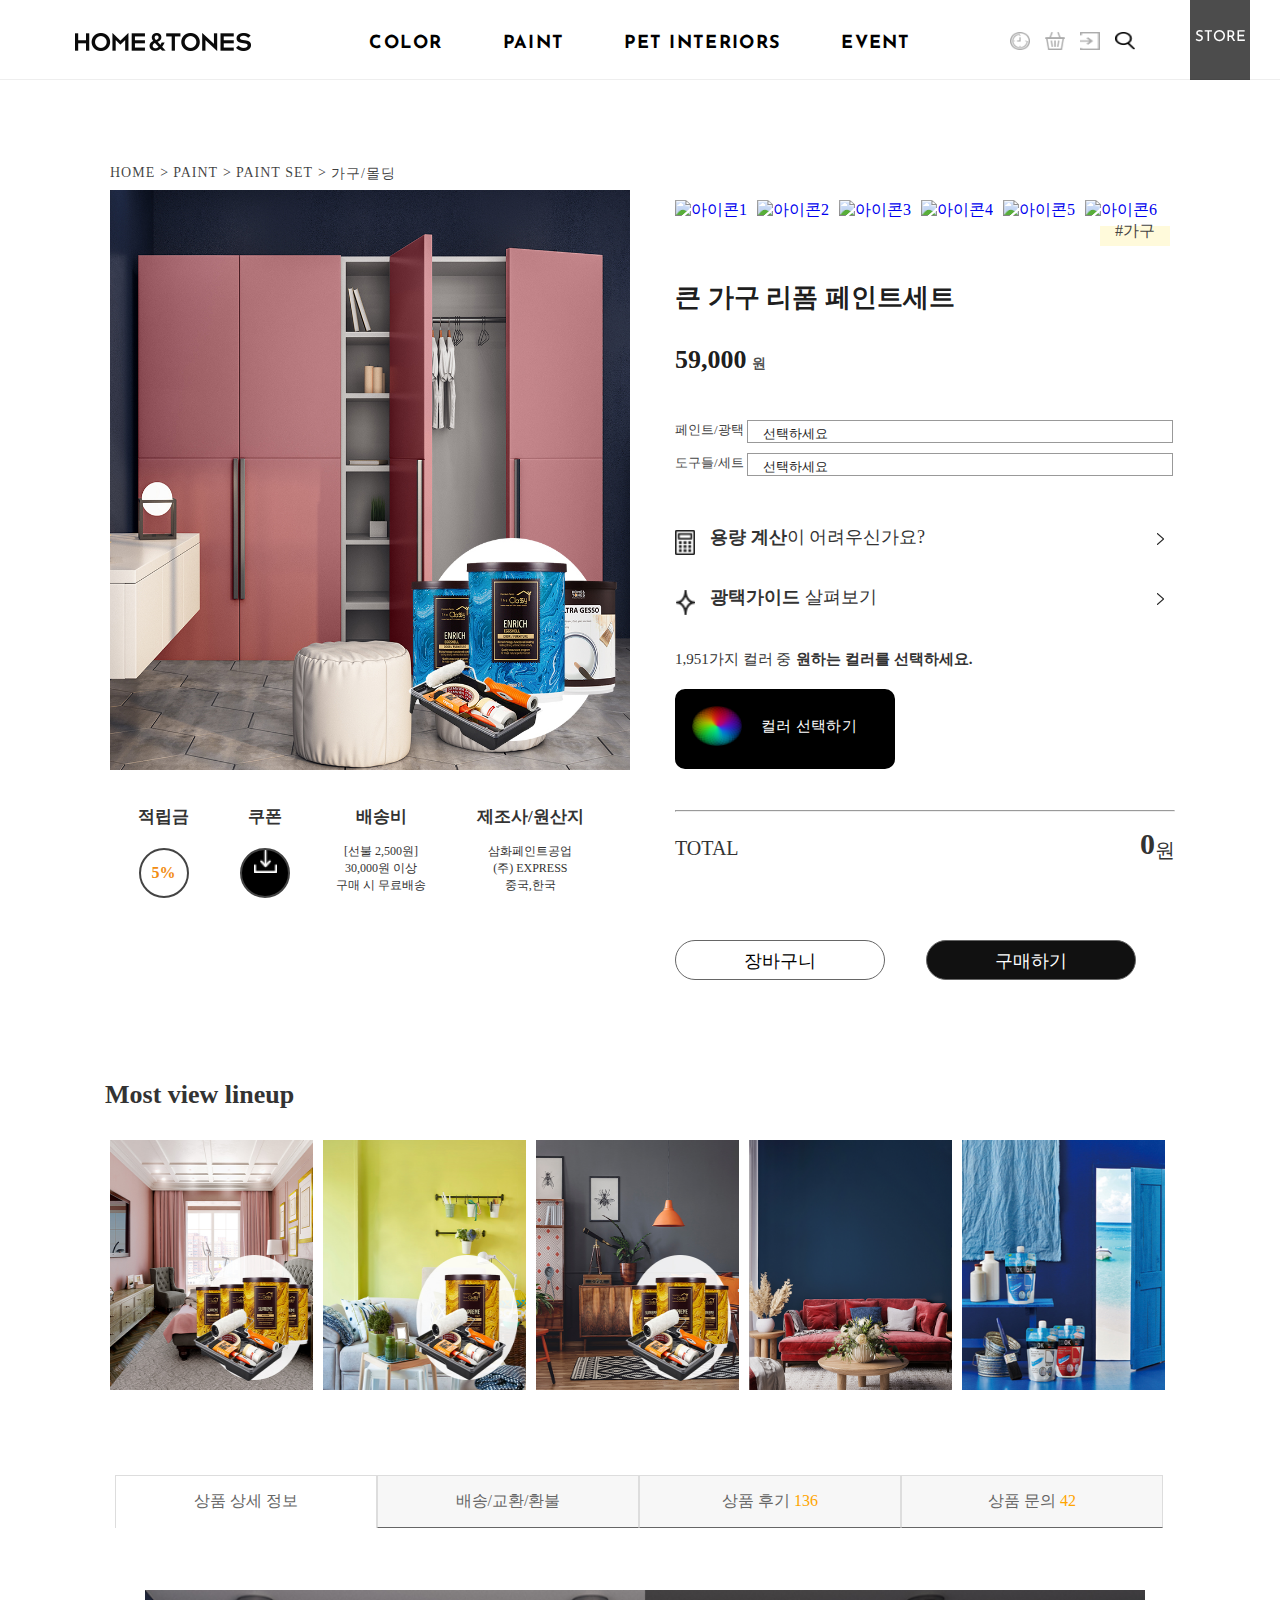
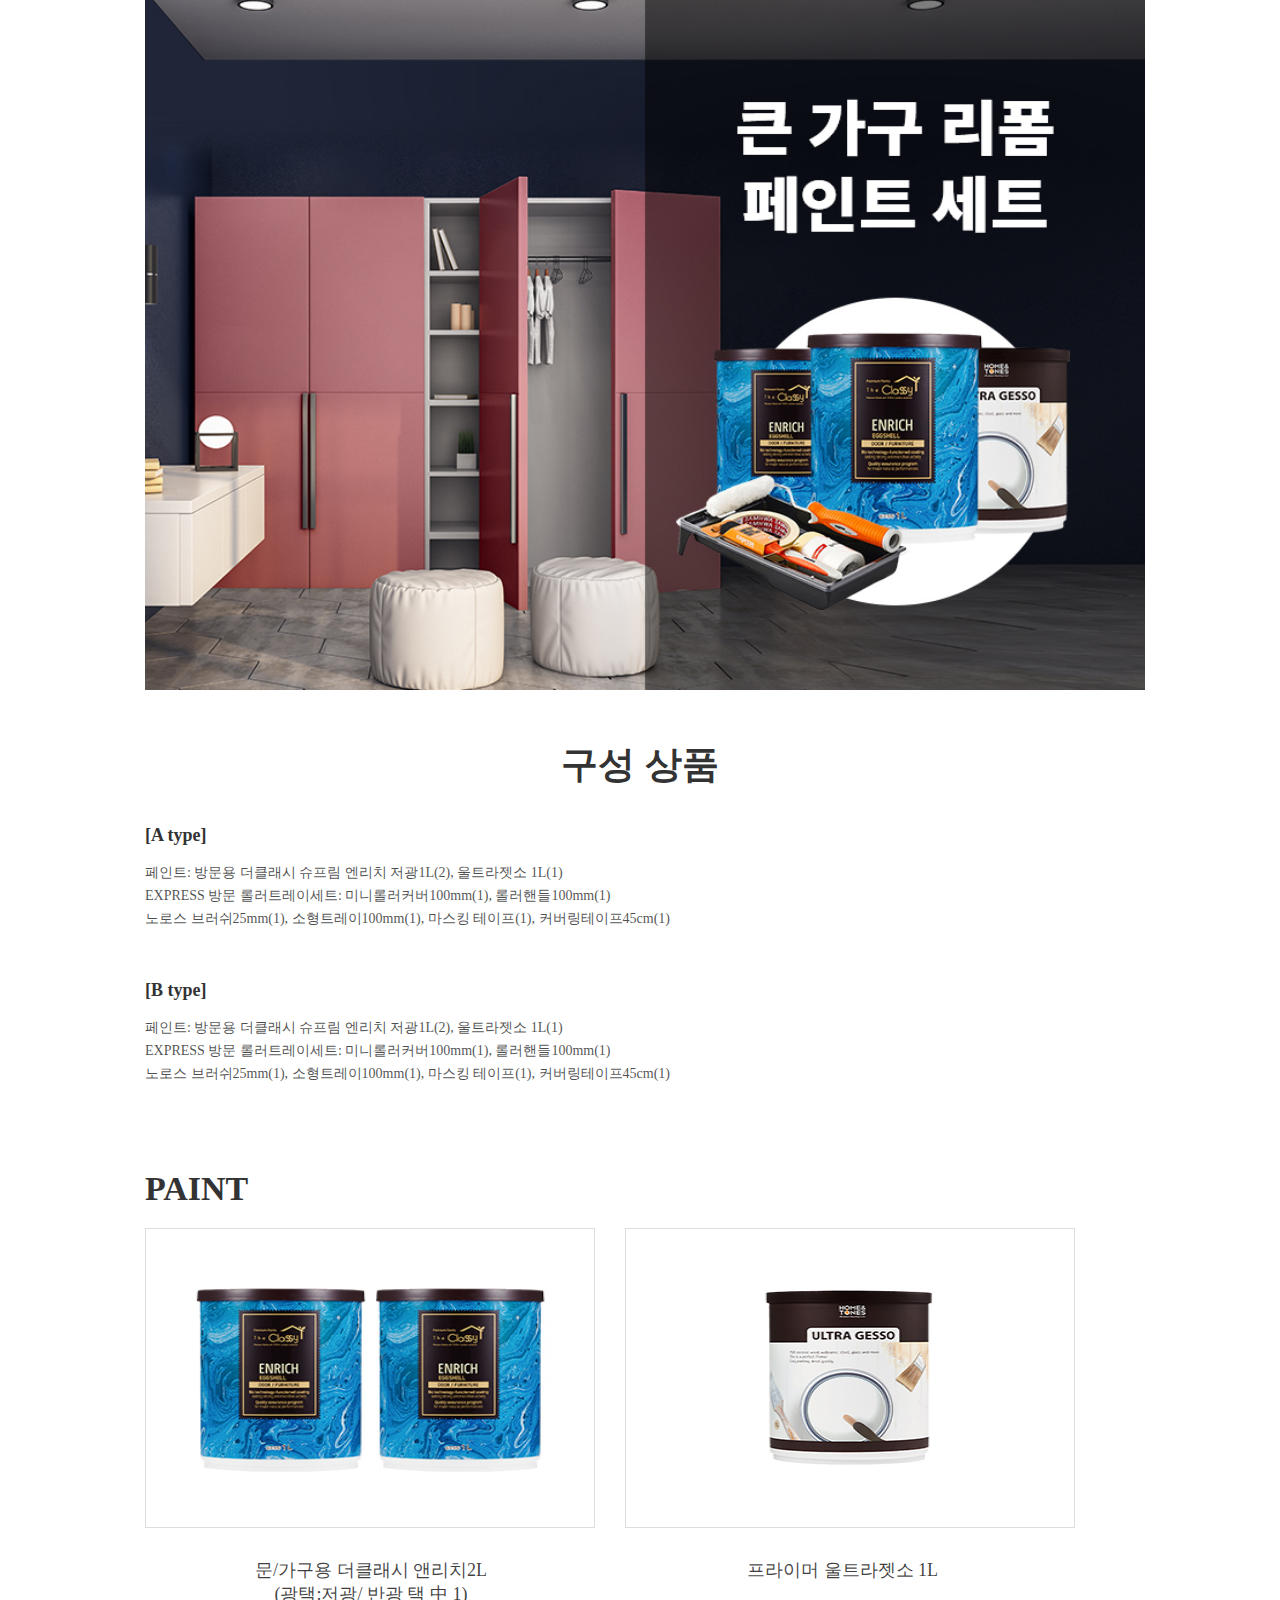
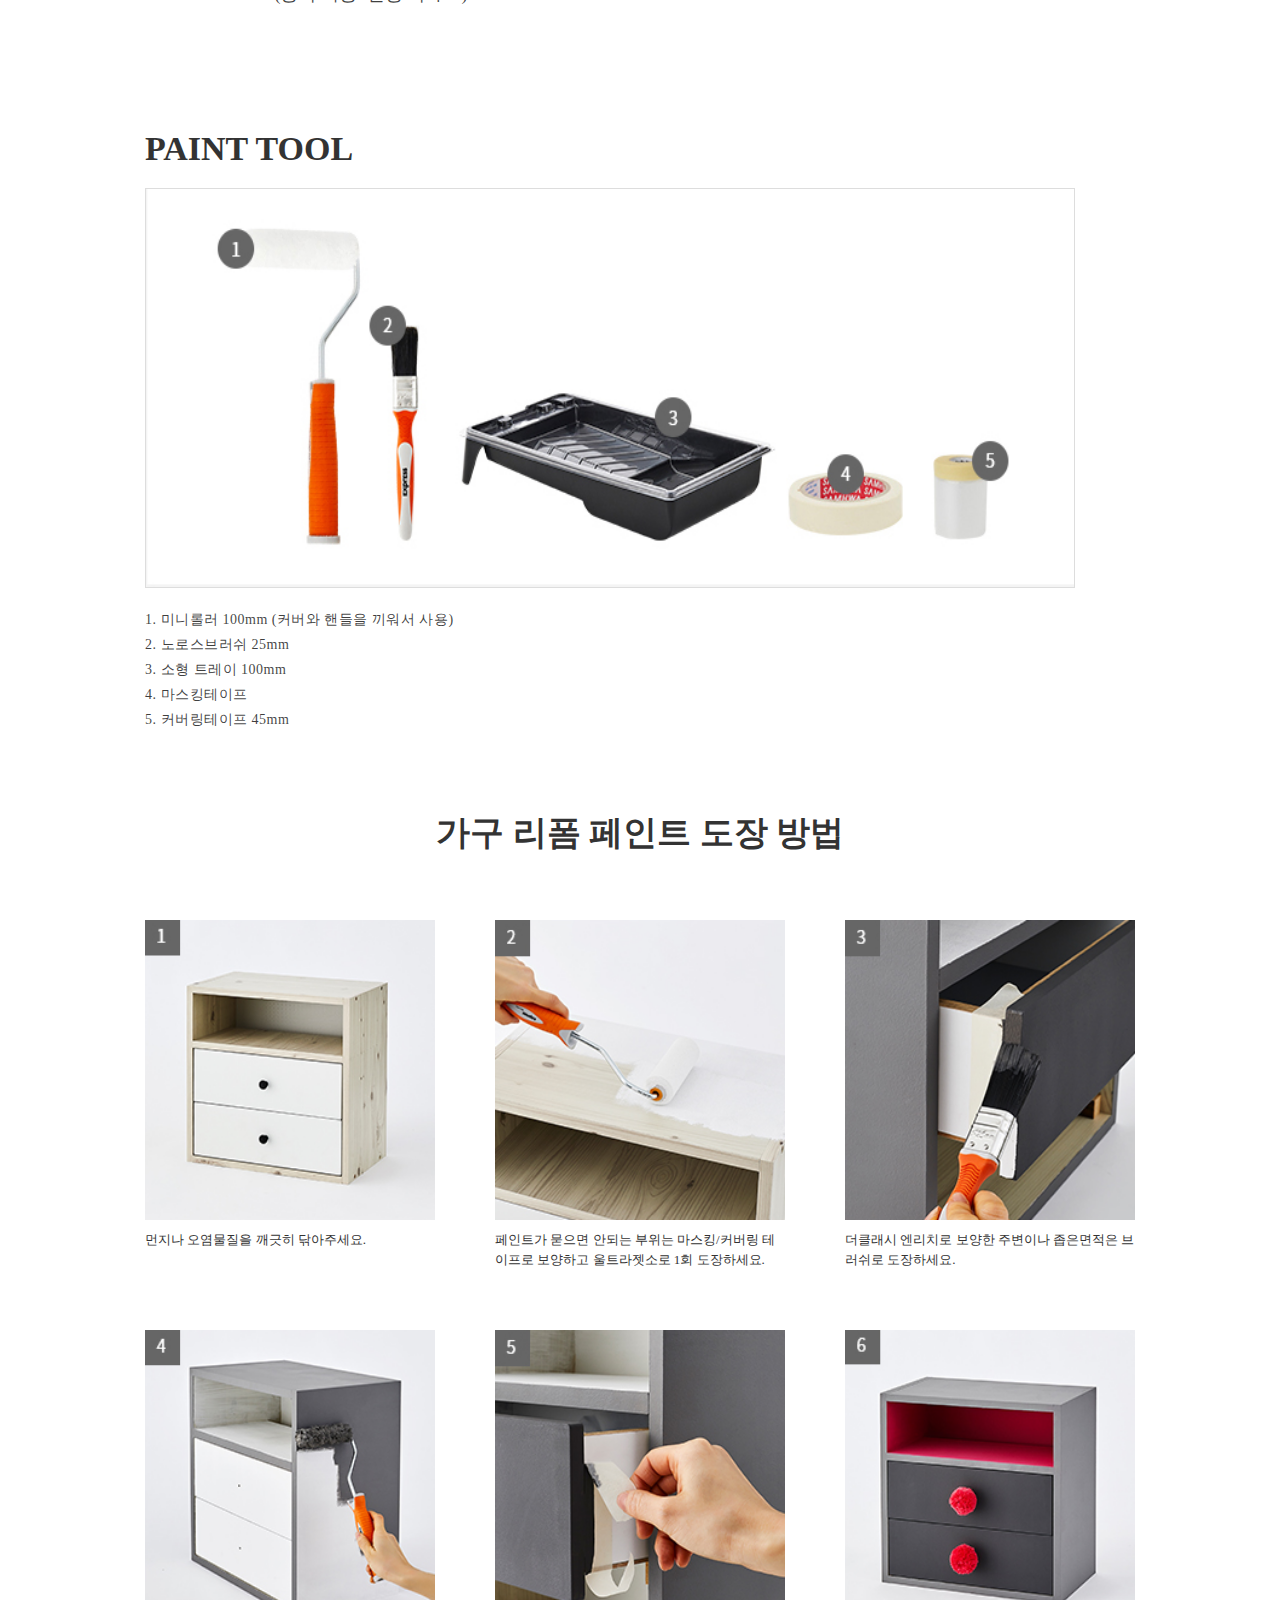
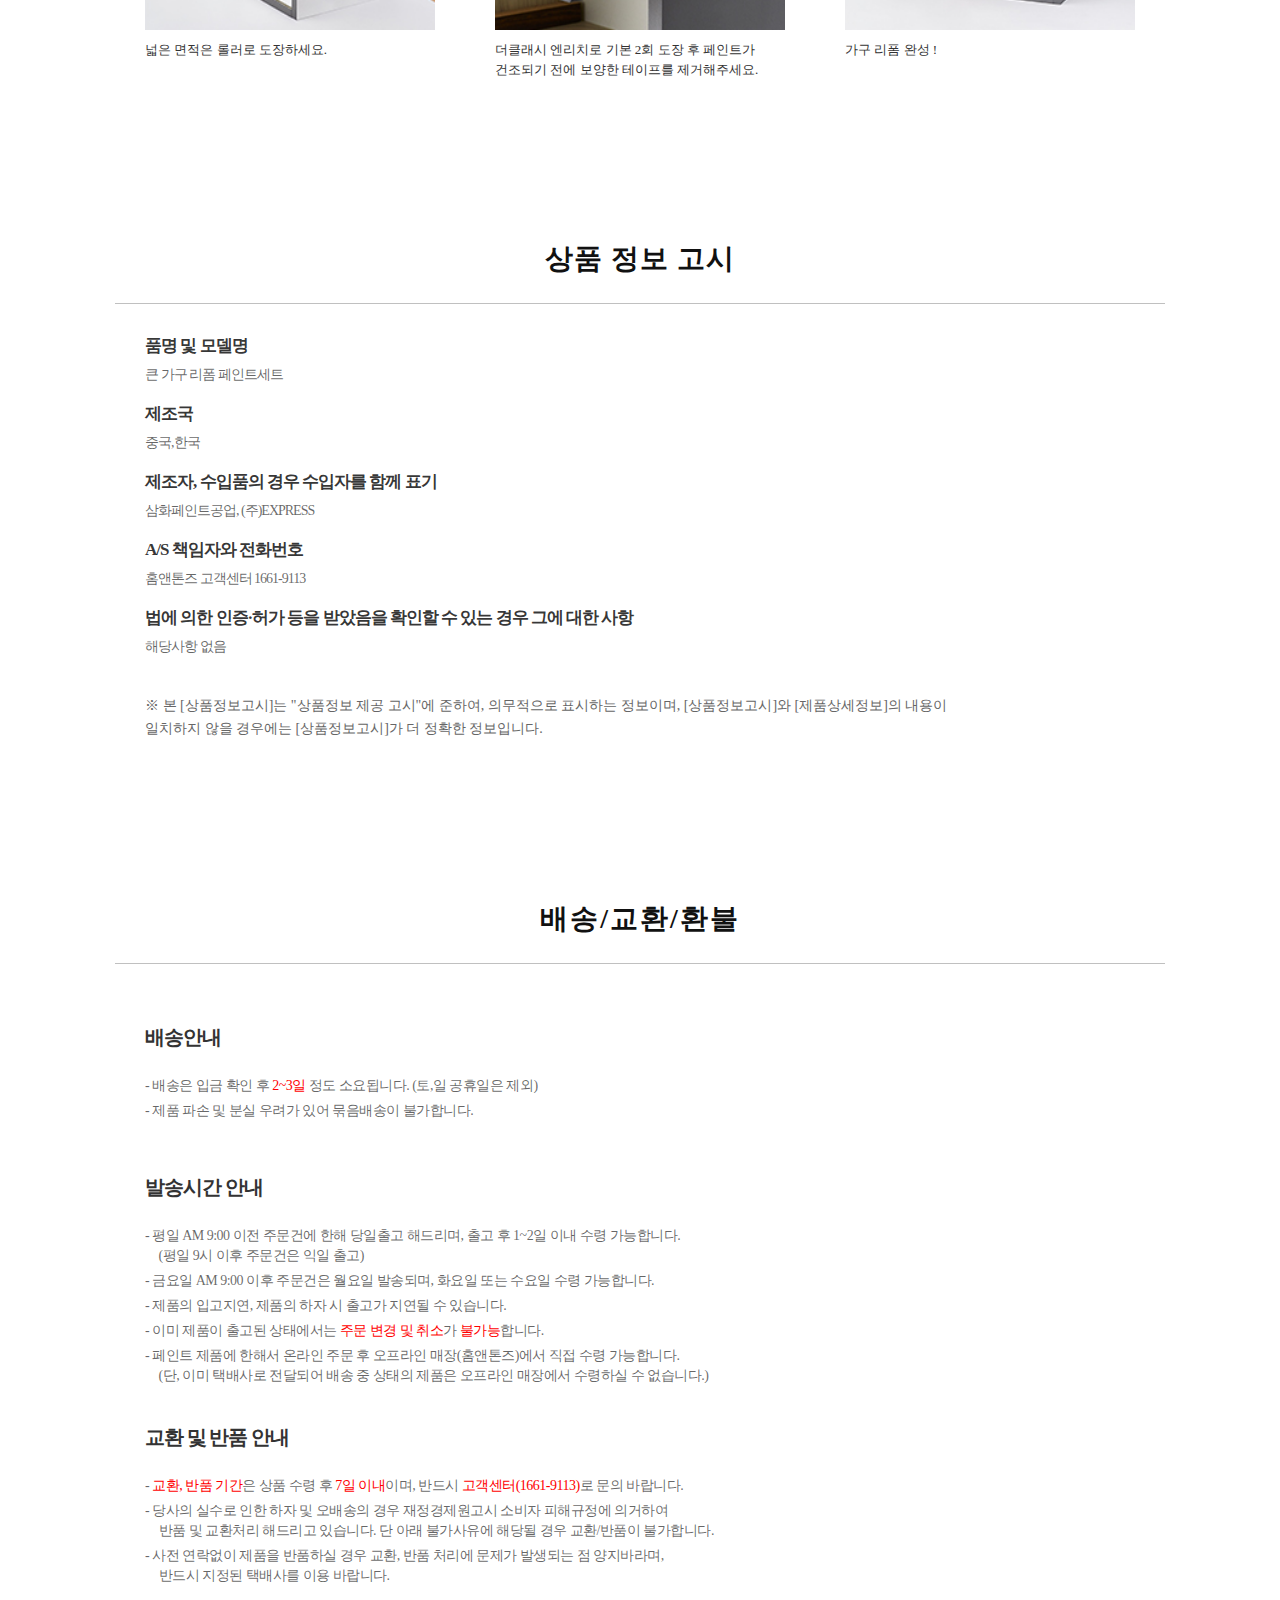
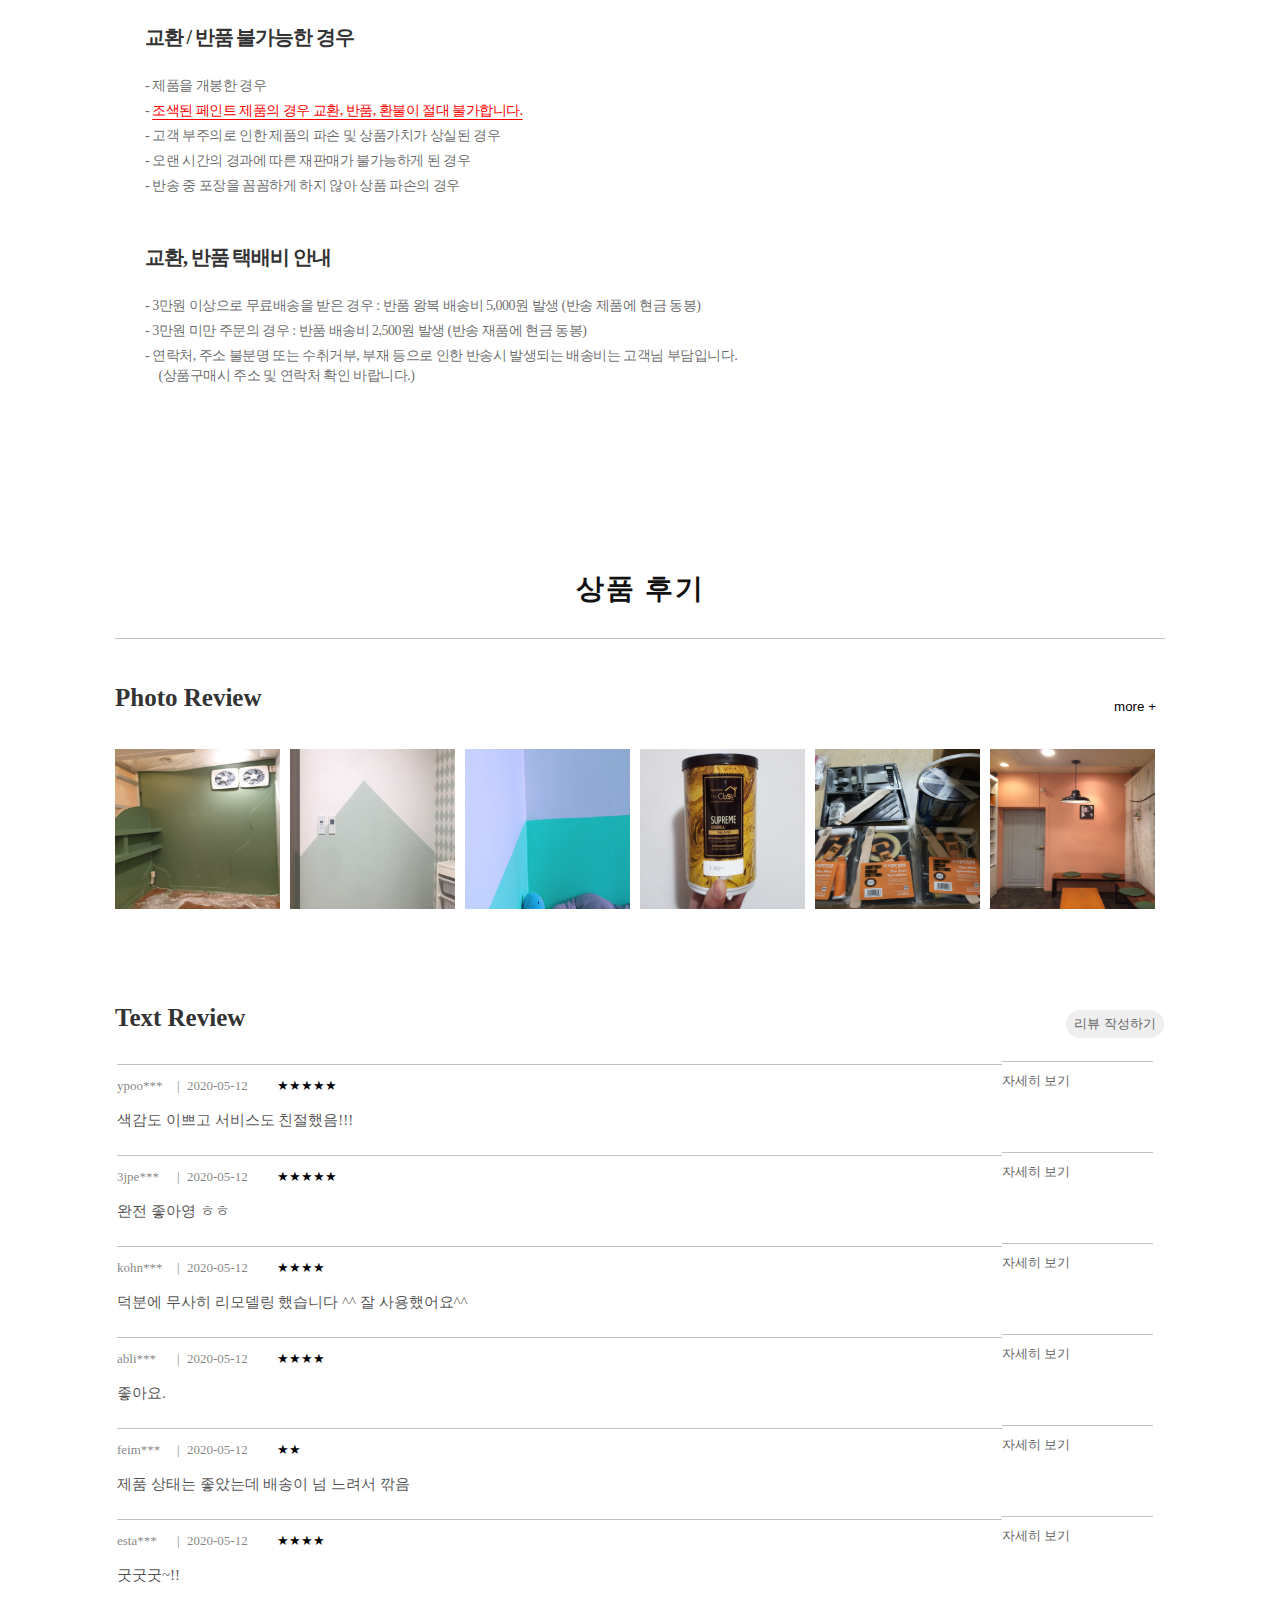
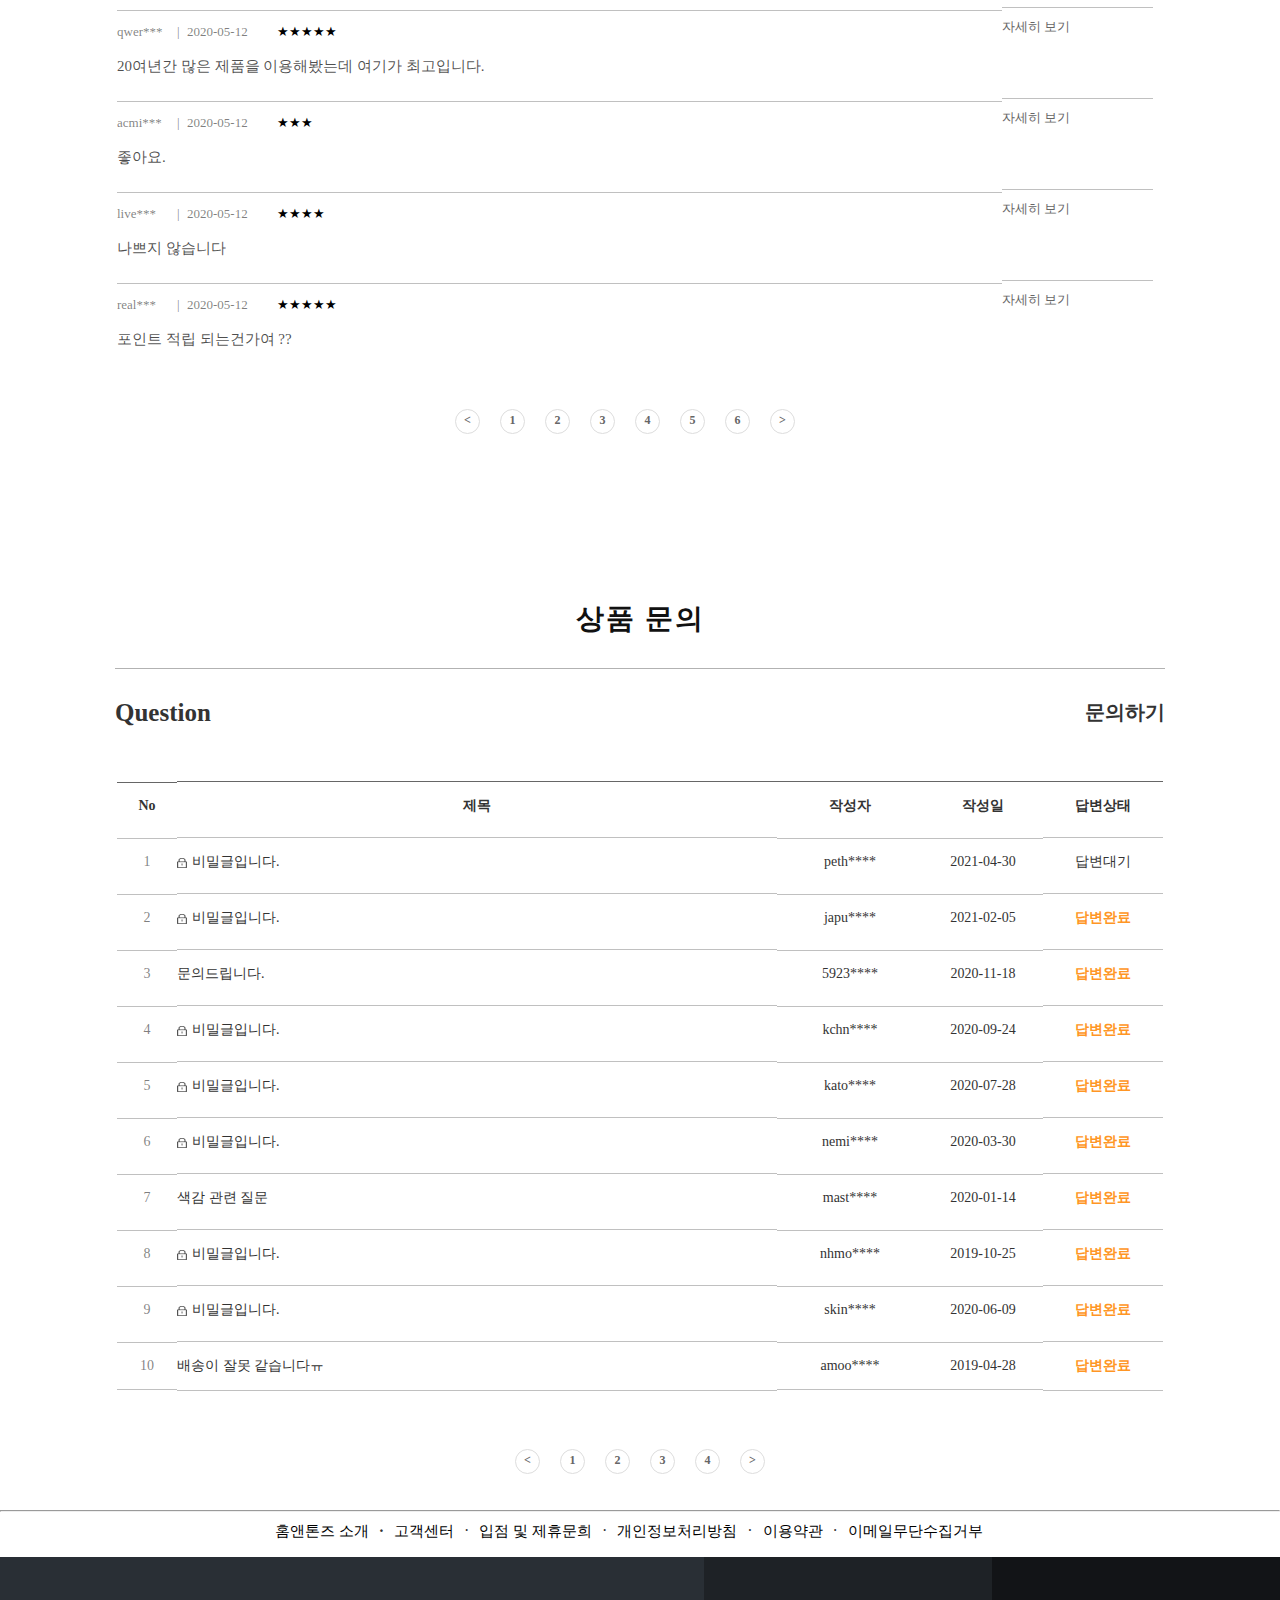
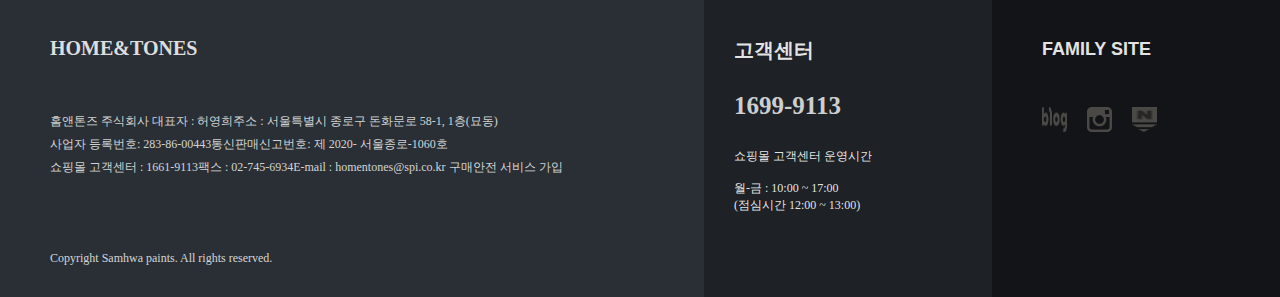
==== sub.html @ 016411d9 "all file upload" ====
<!DOCTYPE html>
  <html>
    <head>
  <title>홈앤톤즈</title>
  <meta charset="utf-8">

  <link rel="SHORTCUT ICON" href="https://homentones.com/data/base/favicon.ico" />

    <link href="https://fonts.googleapis.com/css2?family=Josefin+Sans&display=swap" rel="stylesheet"> <!-- Eng font -->
  <link href="https://fonts.googleapis.com/css2?family=Nanum+Gothic&display=swap" rel="stylesheet"> <!-- kor font2 -->
  <link rel="stylesheet" type="text/css" href="https://cdn.rawgit.com/moonspam/NanumSquare/master/nanumsquare.css"> <!-- kor font3 -->


  <link href="https://fonts.googleapis.com/css2?family=Noto+Sans+KR:wght@100;300;400;500;700;900&display=swap" rel="stylesheet"> <!-- korean font-->

    <script src="https://ajax.aspnetcdn.com/ajax/jQuery/jquery-3.6.0.min.js"></script> <!-- Jquery CDN -->


        
        <link href="css/reset.css" rel="stylesheet">
        <link href="css/sub.css" rel="stylesheet">
        <link href="css/common.css" rel="stylesheet">

<script>


        $(function(){

        $('header nav ul li ').mouseenter(function(){

          $('.colorList').stop().hide();

          $(this).find('.colorList').stop().fadeIn(250);

        }).mouseleave(function(){

          $('.colorList').stop().fadeOut(150);

        }) ;

      });


  </script>
  

</head>
<body>




  <header>

    <div id="logo">
      <a href="index.html"><img src="img/logo.png" alt="logo"></a>
    </div>

    <div id="login">
      <a href="sub.html"><img src="img/top_icon01.png" alt="나침반"></a>
      <a href="sub.html"><img src="img/top_icon03.png" alt="장바구니"></a>
      <a href="sub.html"><img src="img/top_icon04.png" alt="나가기"></a>
      <a href="sub.html"><img src="img/topSearch_icon.png" alt="돋보기"></a>
      <a href="sub.html"><span>STORE</span></a>

    </div>

    <nav>
      <ul>
        <li><a href="sub.html" target="_self">COLOR</a>
          <ul class="colorList">
            

            <div class="colorListBot">

              <dl>
                <dt><a href="sub.html">컬러 추천</a></dt>
              </dl>

              <dl>
                <dt><a href="sub.html">컬러 검색</a></dt>
                <dd><a href="sub.html">컬러차트</a></dd>
                <dd><a href="sub.html">펫 러브 컬러차트</a></dd>
                <dd><a href="sub.html">NCS 리뷰</a></dd>
              </dl>

              <dl>
                <dt><a href="sub.html">컬러 리뷰</a></dt>
              </dl>

            </div>
            
          </ul>
        </li>

        <li><a href="sub.html" target="_self">PAINT</a>
          <ul class="colorList">
           

            <div class="colorListBot">
              <dl>
                <dt><a href="sub.html">용도별 페인트</a></dt>
                <dd><a href="sub.html">벽지/벽면용</a></dd>
                <dd><a href="sub.html">방문/가구용</a></dd>
                <dd><a href="sub.html">원목가구용</a></dd>
                <dd><a href="sub.html">주방/욕실 타일용</a></dd>
                <dd><a href="sub.html">데크 기능성페인트</a></dd>
                <dd><a href="sub.html">프리미어 바니쉬</a></dd>
              </dl>

              <dl>
                <dt><a href="sub.html">페인트 도구</a></dt>
                <dd><a href="sub.html">브러쉬/롤러</a></dd>
                <dd><a href="sub.html">기능성 도구</a></dd>
                <dd><a href="sub.html">부자재</a></dd>
                <dd><a href="sub.html">도구 세트</a></dd>
                <dd><a href="sub.html">컬러북</a></dd>
              </dl>

              <dl>
                <dt><a href="sub.html">페인트 세트</a></dt>
                <dd><a href="sub.html">벽지</a></dd>
                <dd><a href="sub.html">가구/몰딩</a></dd>
                <dd><a href="sub.html">방문/욕실문</a></dd>
                <dd><a href="sub.html">현관문</a></dd>
                <dd><a href="sub.html">베란다(테라스)</a></dd>
                <dd><a href="sub.html">주방/욕실 타일</a></dd>
                <dd><a href="sub.html">자석/칠판 기능성</a></dd>
              </dl>


            </div>
          </ul>
        </li>

        <li><a href="sub.html" target="_self">PET INTERIORS</a>
          <ul class="colorList">
          

            <div class="colorListBot">  
              <dl>
                <dt><a href="sub.html">페인트</a></dt>
                <dd><a href="sub.html">페인트 세트</a></dd>
              </dl>
              <dl>
                <dt><a href="sub.html">펫 컬러 도구</a></dt>
                </dl>
                <dl>
                  <dt><a href="sub.html">반려동물 맞춤상담</a></dt>
                  </dl>
                </div>
              </ul>
            </li>

            <li><a href="sub.html" target="_self">EVENT</a>
              <ul class="colorList">
               

                <div class="colorListBot">
                  <dl>
                    <dt><a href="sub.html">프로모션</a></dt>
                    <dd><a href="sub.html">이벤트</a></dd>
                    <dd><a href="sub.html">당첨자 발표</a></dd>
                  </dl>

                  <dl>
                    <dt><a href="sub.html">이 달의 혜택</a></dt>
                  </dl>

                  <dl>
                    <dt><a href="sub.html">매거진</a></dt>
                    <dd><a href="sub.html">페인트 노하우</a></dd>
                    <dd><a href="sub.html">컬러 노하우</a></dd>
                  </dl>
                </div>

              </ul>
            </li>

            <!-- 상세 nav end -->


          </ul>


        </nav>




      </header>

        <div id="sub">

          <div id="topmenu">
            <ul>
              <li><a href="#">HOME</a></li>
              <li>></li>
              <li><a href="#">PAINT</a></li>
              <li>></li>
              <li><a href="#">PAINT SET</a></li>
              <li>></li>
              <li><a href="#">가구/몰딩</a></li>
              </ul>
            </div>


          <div id="sub_contents">

        <div id="product">
          
          <div id="topbox">
            <img src="img/sub/sub_main.jpg" alt="서브이미지1">
              </div>

              

          <div id="bottombox">
            <nav>
              <ul>
                <li><h4>적립금</h4><span class="boxspan1">5%</span>
                <li><h4>쿠폰</h4><span class="boxspan2"><img src="img/sub/icon_white.png" alt="서브이미지2"></span></li>
                <li><h4>배송비</h4><h5>[선불 2,500원]<br>
                  30,000원 이상<br>
                구매 시 무료배송</li>
                <li><h4>제조사/원산지</h4><h5>삼화페인트공업<br>
                  (주) EXPRESS<br>
                중국,한국</h5></li>
              </ul>
            </nav>
            </div>
            
            </div>
        


        <div id="context">
          
          <div class="topicon">
            <a href="#"><img src="https://homentones.com/assets/img/common/icon_share.png" alt="아이콘1"></a>
            <a href="#"><img src="https://homentones.com/assets/img/common/icon_heart.png" alt="아이콘2"></a>
            <a href="#"><img src="https://homentones.com/assets/img/common/icon_blog.png" alt="아이콘3"></a>
            <a href="#"><img src="https://homentones.com/assets/img/common/icon_facebook.png" alt="아이콘4"></a>
            <a href="#"><img src="https://homentones.com/assets/img/common/icon_kakao.png" alt="아이콘5"></a>
            <a href="#"><img src="https://homentones.com/assets/img/common/icon_twitter.png" alt="아이콘6"></a>

            <span class="text">#가구</span>

          </div>
          
          <div class="text">
          <h3>큰 가구 리폼 페인트세트</h3>
          <h3>59,000<span class="span1">원</span></h3>
           </div>



          <div class="select">
            <nav>
            <ul>
              <div id="top">
            <li>페인트/광택
              <select name="site" id="site">
              <option value>선택하세요</option>
              <option value>울트라젯소 1L+더클래시 엔리치 2L(저광)</option>
              <option value>울트라젯소 1L+더클래시 엔리치 2L(반광) (+4,000)</option>

            </select>
          </li>
        </div>
          <div id="last">
            <li>도구들/세트
              <select name="site" id="site">
              <option value>선택하세요</option>
              <option value>롤러트레이 세트</option>
            </select>
            </li>
          </div>
          </ul>
          </nav>
            

          </div>
          
          <div class="detail_link">
            <div class="box1">
            <img src="img/sub/calculator_icon.png" alt="계산기"><span class="link_span1">용량 계산</span><span class="link_span2">이 어려우신가요?</span>
            <div class="arrow">
            <img src="img/sub/right_arrow_small_black.png" alt="화살표아이콘"></div>
          </div>
          <div class="box2">
            <img src="img/sub/light_icon.png" alt="다이아"><span class="link_span1">광택가이드</span><span class="link_span2">살펴보기</span>
            <div class="arrow">
            <img src="img/sub/right_arrow_small_black.png" alt="화살표아이콘"></div>
          </div>

          </div>
          

          <div class="color">
            <span class="color1">1,951가지 컬러 중 </span><span class="color2">원하는 컬러를 선택하세요.</span>
            <br>
            <span class="color3"><a href="#">
              <span class="color4"><img src="img/sub/rgb.png" alt="서브이미지2"></span>
              <span class="color5">컬러 선택하기</span>
            </a>
            </span>
         
            

          </div>

          <div class="total">
            <hr>
            <p>TOTAL</p>
            <h1>0<span class="total1">원</span></h1>

          </div>
          <div class="context_button">
            <input type="submit" name="button1" value="장바구니" onClick="location.href='#'">
            <input type="submit" name="button2" value="구매하기" onClick="location.href='#'">
          </div>


        </div>
      </div>

          <div class="production">
            <h1>Most view lineup</h1>
             
              <div class="production_img">
                <img src="img/sub/prod_1.jpg" alt="pimg1">
                <div class="textbox"><a href="#">
                <h6>안방 벽지 페인팅세트</h6>
                <p>77,000 원</p>
              </a>
                </div>
                </div>

                <div class="production_img">
                <img src="img/sub/prod_2.jpg" alt="pimg2">
                <div class="textbox"><a href="#">
                <h6>작은방 벽지 페인팅세트</h6>
                <p>55,000 원</p>
              </a>
                </div>
              </div>

                <div class="production_img">
                <img src="img/sub/prod_3.jpg" alt="pimg3">
                <div class="textbox"><a href="#">
                <h6>서재 벽지 페인팅세트</h6>
                <p>58,000 원</p>
              </a>
                </div>
              </div>

                <div class="production_img">
                <img src="img/sub/prod_4.jpg" alt="pimg4">
                <div class="textbox"><a href="#">
                <h6>엔틱 브러쉬</h6>
                <p>22,000 원</p>
              </a>
                </div>
              </div>

                <div class="production_img">
                <img src="img/sub/prod_5.jpg" alt="pimg5">
                <div class="textbox"><a href="#">
                <h6>홈스타 파스텔</h6>
                <p>8,000 원</p>
              </a>
              </div>
            
              </div> 


              </div> 

              </div>

            </div>




<!-- div sub-->

  </div>



  <!-- 탭 영역-->



    <div id="info">

      <div id="tap">
      <nav>
      <ul>
        <li><a href="#">상품 상세 정보</a></li>
        <li><a href="#">배송/교환/환불</a></li>
        <li><a href="#">상품 후기 <span class="color">136</span></a></li>
        <li><a href="#">상품 문의 <span class="color">42</span></a></li>
      </ul>
    </nav>
    
    </div>

      <div id="detail">
        <div class="first_d">

        <img src="img/sub/sub1.png" alt="페인트세트">
        <h1>구성 상품</h1>
        <h4>[A type]</h4>
        <span class="dspan1">페인트: 방문용 더클래시 슈프림
          엔리치 저광1L(2), 울트라젯소 1L(1)<br>
        EXPRESS 방문 롤러트레이세트: 미니롤러커버100mm(1),
        롤러핸들100mm(1)<br>
      노로스 브러쉬25mm(1), 소형트레이100mm(1), 마스킹 테이프(1), 커버링테이프45cm(1)<br></span>

      <h4>[B type]</h4>
       <span class="dspan1">페인트: 방문용 더클래시 슈프림
          엔리치 저광1L(2), 울트라젯소 1L(1)<br>
        EXPRESS 방문 롤러트레이세트: 미니롤러커버100mm(1),
        롤러핸들100mm(1)<br>
      노로스 브러쉬25mm(1), 소형트레이100mm(1), 마스킹 테이프(1), 커버링테이프45cm(1)<br></span>
    </div>

    <div class="second_d">

      
        <div class="first_img">
          <h3>PAINT</h3>

      <img src="img/sub/sub2.png" alt="paint1">

      <img src="img/sub/sub3.png" alt="paint2">
       <p>문/가구용 더클래시 앤리치2L<br>
      (광택:저광/ 반광 택 中 1)</p>
      <p>프라이머 울트라젯소 1L</p>
            </div> 

          </div>



     <div class="second_c">

    
        <div class="second_img">
          <h3>PAINT TOOL</h3>
      <img src="img/sub/sub4.png" alt="paint3"></div>
      <nav>
        <ul>
          <li>1. 미니롤러 100mm (커버와 핸들을 끼워서 사용)</li>
          <li>2. 노로스브러쉬 25mm</li>
          <li>3. 소형 트레이 100mm</li>
          <li>4. 마스킹테이프</li>
          <li>5. 커버링테이프 45mm</li>
        </ul>
      </nav>


       
      
      </div> <!--second_d-->

      <div class="third_d">


        <h1>가구 리폼 페인트 도장 방법</h1>




        <div class="box">
          <img src="img/sub/third_1.png" alt="0201">
          <div class="textbox">
            <p>먼지나 오염물질을 깨긋히 닦아주세요.</p>  
          </div>


   
        </div>

        <div class="box">
          <img src="img/sub/third_2.png" alt="0202">
          <div class="textbox">
           <p>페인트가 묻으면 안되는 부위는
            마스킹/커버링 테이프로
            보양하고 울트라젯소로 1회 
          도장하세요.</p>
        </div>




             
        </div>

        <div class="box">
          <img src="img/sub/third_3.png" alt="0203">
          <div class="textbox">
            <p>더클래시 엔리치로 보양한 주변이나
              좁은면적은 브러쉬로 도장하세요.
                </p>
              </div>
                

         
        </div>

        <div class="box">
       <img src="img/sub/third_4.png" alt="0204">
       <div class="textbox">
            <p>넓은 면적은 롤러로 도장하세요.</p>
          </div>
        

        </div>

        <div class="box">
          <img src="img/sub/third_5.png" alt="0205">
          <div class="textbox">
           <p>더클래시 엔리치로 기본 2회 도장 후
            페인트가 <br>건조되기 전에 보양한
          테이프를 제거해주세요.</p>
        </div>

        
        </div>

        <div class="box">
         <img src="img/sub/third_6.png" alt="0206">
         <div class="textbox">
            <p>가구 리폼 완성 !</p>
        </div>

      </div>

    </div> <!--thrid_d-->

    <div class="last_d">
      <h1>상품 정보 고시</h1>
      
      <nav>
        <ul>
          <li>품명 및 모델명<br>
            <span class="gray">큰 가구 리폼 페인트세트</span>
          </li>
          <li>제조국<br>
            <span class="gray">중국,한국</span>
          </li>
          <li>제조자, 수입품의 경우 수입자를 함께 표기<br>
            <span class="gray">삼화페인트공업, (주)EXPRESS</span>
          </li>
          <li>A/S 책임자와 전화번호<br>
            <span class="gray">홈앤톤즈 고객센터 1661-9113</span>
          </li>
          <li>법에 의한 인증·허가 등을 받았음을 확인할 수 있는 경우 그에 대한 사항<br>
            <span class="gray">해당사항 없음</span>
          </li>
        </ul>
      </nav>

      <p>※ 본 [상품정보고시]는 "상품정보 제공 고시"에 준하여, 의무적으로 표시하는 정보이며, [상품정보고시]와 [제품상세정보]의 내용이<br>
          일치하지 않을 경우에는 [상품정보고시]가 더 정확한 정보입니다.</p>

    </div> 

  </div>  <!-- detail/div -->


  </div>  <!-- info /div -->



   <div id="info2">

    <div id="detail2">
      <div class="top">
        <h1>배송/교환/환불</h1>
       
 
      </div>
      <div class="box1">

            <h2>배송안내</h2>

            <p>- 배송은 입금 확인 후 <span class="red">2~3일</span> 정도 소요됩니다. (토,일 공휴일은 제외)</p>
      
            <p>- 제품 파손 및 분실 우려가 있어 묶음배송이 불가합니다.</p>



  

      </div>
      <div class="box2">


          <h2>발송시간 안내</h2>

            <p>- 평일 AM 9:00 이전 주문건에 한해 당일출고 해드리며, 출고 후 1~2일 이내 수령 가능합니다.<br>
            　(평일 9시 이후 주문건은 익일 출고)</p>

            <p>- 금요일 AM 9:00 이후 주문건은 월요일 발송되며, 화요일 또는 수요일 수령 가능합니다.</p>
 
            <p>- 제품의 입고지연, 제품의 하자 시 출고가 지연될 수 있습니다.</p>
  
            <p>- 이미 제품이 출고된 상태에서는 <span class="red">주문 변경 및 취소</span>가 <span class="red">불가능</span>합니다.</p>

            <p>- 페인트 제품에 한해서 온라인 주문 후 오프라인 매장(홈앤톤즈)에서 직접 수령 가능합니다.<br>
            　(단, 이미 택배사로 전달되어 배송 중 상태의 제품은 오프라인 매장에서 수령하실 수 없습니다.)</p>

        
      </div>
      <div class="box3">

         <h2>교환 및 반품 안내</h2>

            <p>- <span class="red">교환, 반품 기간</span>은 상품 수령 후 <span class="red">7일 이내</span>이며, 반드시 <span class="red">고객센터(1661-9113)</span>로 문의 바랍니다.</p>
      
            <p>- 당사의 실수로 인한 하자 및 오배송의 경우 재정경제원고시 소비자 피해규정에 의거하여<br>
            　반품 및 교환처리 해드리고 있습니다. 단 아래 불가사유에 해당될 경우 교환/반품이 불가합니다.</p>

            <p>- 사전 연락없이 제품을 반품하실 경우 교환, 반품 처리에 문제가 발생되는 점 양지바라며,<br>
            　반드시 지정된 택배사를 이용 바랍니다.</p>

   

   
      </div>
      <div class="box4">

        <h2>교환 / 반품 불가능한 경우</h2>

            <p>- 제품을 개봉한 경우</p>
            <p>- <span class="red_line">조색된 페인트 제품의 경우 교환, 반품, 환불이 절대 불가합니다.</span></p>
                <p>- 고객 부주의로 인한 제품의 파손 및 상품가치가 상실된 경우</p>
                <p>- 오랜 시간의 경과에 따른 재판매가 불가능하게 된 경우</p>
                <p>- 반송 중 포장을 꼼꼼하게 하지 않아 상품 파손의 경우</p>

      </div>
      <div class="box5">

        <h2>교환, 반품 택배비 안내</h2>

            <p>- 3만원 이상으로 무료배송을 받은 경우 : 반품 왕복 배송비 5,000원 발생 (반송 제품에 현금 동봉)</p>
            <p>- 3만원 미만 주문의 경우 : 반품 배송비 2,500원 발생 (반송 재품에 현금 동봉)</p>
            <p>- 연락처, 주소 불분명 또는 수취거부, 부재 등으로 인한 반송시 발생되는 배송비는 고객님 부담입니다.<br>　(상품구매시 주소 및 연락처 확인 바랍니다.)</p>
    

      </div>

    

    </div> <!--detail2/div-->

   </div> <!-- info2 /div -->





      <div id="info3">

    <div id="detail3">

      <div class="top">
        <h1>상품 후기</h1>
      </div>

      <div id="photo_review">
        <h4>Photo Review</h4>
        <button>more +</button>

        <nav>
            <ul>
                <li><a href="#"><img src="img/sub/review1.png" alt="포토1"></a></li>
                <li><a href="#"><img src="img/sub/review2.png" alt="포토2"></a></li>
                 <li><a href="#"><img src="img/sub/review3.png" alt="포토3"></a></li>
                  <li><a href="#"><img src="img/sub/review4.png" alt="포토4"></a></li>
                   <li><a href="#"><img src="img/sub/review5.png" alt="포토5"></a></li>
                    <li><a href="#"><img src="img/sub/review6.png" alt="포토6"></a></li>
                     

                 </ul>
             </nav>
         </div> <!--Photo_review-->

         <div id="text_review">
            <h4>Text Review</h4>
            <button><a href="#">리뷰 작성하기</a></button>

            <div class="review_table">
                
                <table>
                   
                    <tr>
                    <td>ypoo***</td>
                    <td>|</td>
                    <td>2020-05-12</td>
                    <td><span class="star">★★★★★</span></td>
                    <td><a href="#">자세히 보기</a></td>
                </tr> 
                    <tr>
                       <th>색감도 이쁘고 서비스도 친절했음!!!</th>
                    </tr>
                <tr>
                    <td>3jpe***</td>
                    <td>|</td>
                    <td>2020-05-12</td>
                    <td><span class="star">★★★★★</span></td>
                    <td><a href="#">자세히 보기</a></td>
                </tr>
                <tr>
                        <th>완전 좋아영 ㅎㅎ</th>
                    </tr>
                   <tr>
                    <td>kohn***</td>
                    <td>|</td>
                    <td>2020-05-12</td>
                    <td><span class="star">★★★★</span></td>
                    <td><a href="#">자세히 보기</a></td>
                </tr>
                <tr>
                        <th>덕분에 무사히 리모델링 했습니다 ^^ 잘 사용했어요^^</th>
                    </tr>
                <tr>
                    <td>abli***</td>
                    <td>|</td>
                    <td>2020-05-12</td>
                    <td><span class="star">★★★★</span></td>
                    <td><a href="#">자세히 보기</a></td>
                </tr>
                <tr>
                        <th>좋아요.</th>
                    </tr>
                <tr>
                    <td>feim***</td>
                    <td>|</td>
                    <td>2020-05-12</td>
                    <td><span class="star">★★</span></td>
                    <td><a href="#">자세히 보기</a></td>
                </tr>
                <tr>
                        <th>제품 상태는 좋았는데 배송이 넘 느려서 깎음</th>
                    
                    </tr>

                    <tr>
                    <td>esta***</td>
                    <td>|</td>
                    <td>2020-05-12</td>
                    <td><span class="star">★★★★</span></td>
                    <td><a href="#">자세히 보기</a></td>
                </tr>
                <tr>
                        <th>굿굿굿~!!</th>
                    
                    </tr>

                    <tr>
                    <td>qwer***</td>
                    <td>|</td>
                    <td>2020-05-12</td>
                    <td><span class="star">★★★★★</span></td>
                    <td><a href="#">자세히 보기</a></td>
                </tr>
                <tr>
                        <th>20여년간 많은 제품을 이용해봤는데 여기가 최고입니다.</th>
                    
                    </tr>

                    <tr>
                    <td>acmi***</td>
                    <td>|</td>
                    <td>2020-05-12</td>
                    <td><span class="star">★★★</span></td>
                    <td><a href="#">자세히 보기</a></td>
                </tr>
                <tr>
                        <th>좋아요.</th>
                    
                    </tr>

                    <tr>
                    <td>live***</td>
                    <td>|</td>
                    <td>2020-05-12</td>
                    <td><span class="star">★★★★</span></td>
                    <td><a href="#">자세히 보기</a></td>
                </tr>
                <tr>
                        <th>나쁘지 않습니다</th>
                    
                    </tr>

                    <tr>
                    <td>real***</td>
                    <td>|</td>
                    <td>2020-05-12</td>
                    <td><span class="star">★★★★★</span></td>
                    <td><a href="#">자세히 보기</a></td>
                </tr>
                <tr>
                        <th>포인트 적립 되는건가여 ??</th>
                    
                    </tr>

                </table>


            </div>
        </div>

        <div id="page">

            <div class="page_skip">
                <a href="#"><span class="number1"><</span></a>
            </div>
            <div class="page_skip">
                <a href="#"><span class="number2">1</span></a>
            </div>
                <div class="page_skip">
                <a href="#"><span class="number3">2</span></a>
            </div>
            <div class="page_skip">
                <a href="#"><span class="number4">3</span></a>
                </div>
                <div class="page_skip">
                <a href="#"><span class="number5">4</span></a>

            </div>
            <div class="page_skip">
                <a href="#"><span class="number6">5</span></a>
            </div>
            <div class="page_skip">
                <a href="#"><span class="number7">6</span></a>
            </div>
            <div class="page_skip">
               <a href="#"> <span class="number8">></span></a>
            </div>

        </div>



    </div> <!--detail3/div-->

  </div> <!-- info3 /div -->

     <div id="info4">

    <div id="detail4">

        <div class="top">
            <h1>상품 문의</h1>
        </div>

        <div id="qa">
            <h6>Question</h6>
            <h5><a href="#">문의하기</a></h5>

        </div>

        <div class="qa_table">

            <table>
                <tr>
                    <th>No</th>
                    <th>제목</th>
                    <th>작성자</th>
                    <th>작성일</th>
                    <th>답변상태</th>
                </tr>
                <tr>
                    <td>1</td>
                    <td><img src="img/sub/lock_icon.png" alt="lock">비밀글입니다.</td>
                    <td>peth****</td>
                    <td>2021-04-30</td>
                    <td>답변대기</td>
                </tr>
                <tr>
                    <td>2</td>
                    <td><img src="img/sub/lock_icon.png" alt="lock">비밀글입니다.</td>
                    <td>japu****</td>
                    <td>2021-02-05</td>
                    <td><span class="answer">답변완료</span></td>
                </tr>
                <tr>
                    <td>3</td>
                    <td>문의드립니다.</td>
                    <td>5923****</td>
                    <td>2020-11-18</td>
                    <td><span class="answer">답변완료</span></td>
                </tr>
                <tr>
                    <td>4</td>
                    <td><img src="img/sub/lock_icon.png" alt="lock">비밀글입니다.</td>
                    <td>kchn****</td>
                    <td>2020-09-24</td>
                    <td><span class="answer">답변완료</span></td>
                </tr>
                <tr>
                    <td>5</td>
                    <td><img src="img/sub/lock_icon.png" alt="lock">비밀글입니다.</td>
                    <td>kato****</td>
                    <td>2020-07-28</td>
                    <td><span class="answer">답변완료</span></td>
                </tr>
                <tr>
                    <td>6</td>
                    <td><img src="img/sub/lock_icon.png" alt="lock">비밀글입니다.</td>
                    <td>nemi****</td>
                    <td>2020-03-30</td>
                    <td><span class="answer">답변완료</span></td>
                </tr>
                 <tr>
                    <td>7</td>
                    <td>색감 관련 질문</td>
                    <td>mast****</td>
                    <td>2020-01-14</td>
                    <td><span class="answer">답변완료</span></td>
                </tr>
                <tr>
                    <td>8</td>
                    <td><img src="img/sub/lock_icon.png" alt="lock">비밀글입니다.</td>
                    <td>nhmo****</td>
                    <td>2019-10-25</td>
                    <td><span class="answer">답변완료</span></td>
                </tr>
                <tr>
                    <td>9</td>
                    <td><img src="img/sub/lock_icon.png" alt="lock">비밀글입니다.</td>
                    <td>skin****</td>
                    <td>2020-06-09</td>
                    <td><span class="answer">답변완료</span></td>
                </tr>
                <tr>
                    <td class="last">10</td>
                    <td class="last">배송이 잘못 같습니다ㅠ </td>
                    <td class="last">amoo****</td>
                    <td class="last">2019-04-28</td>
                    <td class="last"><span class="answer">답변완료</span></td>
                </tr>

            </table>


        </div> <!--qa_table/div-->

        <div id="page2">

            <div class="page_skip">
                <a href="#"><span class="number1"><</span></a>
            </div>
            <div class="page_skip">
                <a href="#"><span class="number2">1</span></a>
            </div>
                <div class="page_skip">
                <a href="#"><span class="number3">2</span></a>
            </div>
            <div class="page_skip">
                <a href="#"><span class="number4">3</span></a>
                </div>
                <div class="page_skip">
                <a href="#"><span class="number5">4</span></a>
            </div>
            <div class="page_skip">
               <a href="#"> <span class="number6">></span></a>
            </div>

        </div>


    </div> <!--detail4/div-->

</div> <!-- info4 /div -->

  

  <div class="navbox">

<hr align="left" style="margin:30px 0 0 0; color:black; width:100%;">
        <nav>
          <ul>
            <li><a href="#">홈앤톤즈 소개</a></li>
            <li><b>·</b></li>
            <li><a href="#">고객센터</a></li>
            <li>·</li>
            <li><a href="#">입점 및 제휴문희</a></li>
            <li>·</li>
            <li><a href="#">개인정보처리방침</a></li>
            <li>·</li>
            <li><a href="#">이용약관</a></li>
            <li>·</li>
            <li><a href="#">이메일무단수집거부</a></li>

          </ul>

        </nav>
     
      </div>

      <!-- navbox/div -->


      <footer>

        <div id="leftbox">
          <h1>HOME&TONES</h1>
          <p>홈앤톤즈 주식회사 대표자 : 허영희주소 : 서울특별시 종로구 돈화문로 58-1, 1층(묘동)<br>
            사업자 등록번호: 283-86-00443통신판매신고번호: 제 2020-	서울종로-1060호<br>
            쇼핑몰 고객센터 : 1661-9113팩스 : 02-745-6934E-mail : homentones@spi.co.kr 구매안전 서비스 가입</p>
          <br>
          <p>Copyright Samhwa paints. All rights reserved.</p>
        </div>

        <div class="rightbox">
          <h4>고객센터</h4>
          <br>
          <h1>1699-9113</h1>
          <br>
          <p>쇼핑몰 고객센터 운영시간<br>
            <br>
            월-금 : 10:00 ~ 17:00<br> 
            (점심시간 12:00 ~ 13:00)</p>
        </div>

        <div id="rightbox2">
          <div id="selectbox">
            <select name="site" id="site">
              <option value>FAMILY SITE</option>
              <option value>삼화페인트</option>
              <option value>컬러디자인센터</option>

            </select>
          </div>
  		
          <nav>
          
          <ul>
          
          <li><a href="#"><img src="img/foot_sns01.png" alt="푸터아이콘1"></a></li>
          <li><a href="#"><img src="img/foot_sns02.png" alt="푸터아이콘2"></a></li>
          <li><a href="#"><img src="img/foot_sns04.png" alt="푸터아이콘3"></a></li>
          
          </ul>
  		</nav>

        </div>



      </footer>




    </body>
  </html>
---- css/sub.css ----
﻿@charset "utf-8";

* {margin:0; box-sizing:border-box;}

        @import url('https://fonts.googleapis.com/earlyaccess/jejumyeongjo.css');
        @import url('https://fonts.googleapis.com/css2?family=Do+Hyeon&display=swap');
        @import url('https://fonts.googleapis.com/css2?family=Yeon+Sung&display=swap');
        @import url('https://fonts.googleapis.com/css2?family=Noto+Serif+KR:wght@200&family=Yeon+Sung&display=swap');
        @import url('https://fonts.googleapis.com/css2?family=Poor+Story&display=swap');


        header {width:100%; height:80px; margin:0 auto; position: fixed; top:0; border-bottom: 0.1px solid rgba(0, 0, 0, 0.2); z-index:1000; background-color:#fff;}
        ul,li,ol {list-style:none; margin:0; padding:0;}
        table, th, tr, td {margin:0; padding:0;}
        hr {width:100%;}

        #logo {width:160px; height:18px; float:left; margin:33px 0 0 60px; padding:0 15px;}
        #logo > a > img {width:160px; height:17px;}

        #login {float:right; width:270px; height:18px; margin:27px 0 0 10px;}
        #login > a {text-decoration:none;}
        #login > a > img {width:20px; height:100%; margin:5px 10px 0 0;}
        #login > a > span {display:block; width:60px; height:88px; background-color:rgba(0,0,0,0.7); float:right;
          margin:-35px 30px 0 0px; padding:38px 5px; text-align:center; color:#fff; font-size: 15px;}


        header > nav {width:800px; height:40px; float:left; padding:10px 20px 0 20px; margin:0 auto; position:absolute; top:50%; left:50%; transform:translate(-50%, -50%);}
        header > nav > ul > li {float:left; }
        header > nav > ul > li > a {text-decoration:none; margin:0 30px 0 30px; font-size:19px; font-weight:bold;
          color:#000; letter-spacing: 1.3px;}
        header > nav > ul > li > a:hover {text-decoration-color:rgba(0,0,0,0.2); font-weight: 1000; opacity:0.4 ;}


        body { padding-top: 50px; }

        #sub {width:1220px; height:1350px; margin:0 auto; padding:30px 0; position: relative;}
        
        #sub > #topmenu {width:1220px; height:40px; margin:0 0 0 80px; position: absolute; top:100px; padding:15px 0;}
        #sub > #topmenu > ul > li {float:left; margin:0 5px 0 0; font-size: 14px;}
        #sub > #topmenu > ul > li > a {text-decoration: none; color:rgba(0,0,0,0.75); letter-spacing: 1px;}
        
        #sub_contents {width:1220px; height:950px; margin:50px 0 0 0; padding:10px 0;}
        
        #product {width:550px; height:850px; position: absolute; right:30px; left:65px; margin:50px 0;}
        #product > #topbox {width:520px; height:580px; margin:0 0 10px 15px ;}
        #product > #topbox > img {width:100%; height:100%;}

        #product > #bottombox {width:520px; height:200px; margin:10px 0 0 15px; padding:0 20px;}
        #product > #bottombox > nav {width:520px; height:180px; margin:30px 0px 0 0; position: relative; right:20px;}
        #product > #bottombox > nav > ul > li {float:left; margin:0 23px; text-align: center;}
        #product > #bottombox > nav > ul > li > .boxspan1 {width:50px; height:50px; display: inline-block; line-height: 46px; font-size: 16px; color: #f28c10; font-weight: 900; border: 2px solid #444;border-radius: 50%;background: #fff; text-align: center; margin:10px 0;}

        #product > #bottombox > nav > ul > li > .boxspan2 {width:50px; height:50px; display: inline-block; line-height: 46px; font-size: 16px; color: #444; font-weight: 900; border: 2px solid #444;border-radius: 50%;background: #000; text-align: center; margin:10px 0;}
        #product > #bottombox > nav > ul > li > .boxspan2:hover {cursor: pointer;}

        #product > #bottombox > nav > ul > li > h4 {font-size:17px; padding:5px; margin:0 0 5px 0;}
        #product > #bottombox > nav > ul > li > h5 {font-size:12px; font-weight: 400; margin:10px 0 0 0;}

        #product > #bottombox > nav > ul > li > .boxspan2 > img {width:50%; height:50%;}
        
        #context {width:500px; height:850px; position: absolute; right:75px; margin:50px 0 auto;}
        
        #context > .topicon {width:100%; height:90px; float:left; margin:0 auto; padding:10px 0;}
        #context > .topicon > a > img {width:300px height:20px; float:left; margin:0 10px 0 0;}
        #context > .topicon > .text {display: inline-block; margin: 0 5px 10px 0; padding: 0 15px; font-size: 16px; color: #444; position: relative; z-index: 1; float:right;}
        #context > .topicon > .text:before {content:""; display:block; width:100%; height:20px; background:#fffadb; position:absolute; top:5px; left:0; z-index:-1;}



        #context > .text {width:100%; height:200px;margin:0;}
        #context > .text > h3 {color:rgba(0,0,0,0.9); margin:20px 0 10px 0; padding:5px 0; font-size:26px;}
        #context > .text > h3 > .span1 {display:inline-block; font-size:14px; margin:0 0 0 5px; color: rgba(0,0,0,0.7); }

        #context > .select {width:100%; height:100px; margin:0;}
        #context > .select > nav {width:100% height:100px;}
        #context > .select > nav > ul > #top > li {float:left; font-size:13px; width:526px; position: relative; text-align: left; margin:10px 0; color:#444;}
        #context > .select > nav > ul > #top > li > select { width: calc(100% - 100px); height: 23px; line-height: 26px; padding: 0 55px 0 15px; font-size: 13px; color: #222; border: 1px solid rgba(0,0,0,0.4); background: #fff url(img/sub/arrow_down.png) center right 15px no-repeat; appearance: none; vertical-align: middle; margin:0;}
        #context > .select > nav > ul > #last > li {float:left; text-align: left; margin:0 18px; font-size:13px; width:526px; position: relative; text-align: left; right:18px; color:#444;}
        #context > .select > nav > ul > #last > li > select { width: calc(100% - 100px); height: 23px; line-height: 26px; padding: 0 245px 0 15px; font-size: 13px; color: #222; border: 1px solid rgba(0,0,0,0.4);
              background: #fff url(img/sub/arrow_down.png) center right 15px no-repeat; appearance: none; vertical-align: middle; margin:0 20px 0 0;}


        #context > .detail_link {width:100%; height:120px;}
        #context > .detail_link > .box1 {width:100%; height:50px; margin:10px 0 0 0; padding:10px 0;}
        #context > .detail_link > .box1 > img {width:20px; height:25px; margin:0 auto;}
        #context > .detail_link > .box1 > .link_span1 {margin:0 0 0 15px; font-size: 18px; font-weight: bold; display: inline-block; position: relative; bottom:5px;}
        #context > .detail_link > .box1 > .link_span2 {margin:0 15px 0 0; font-size:18px; display: inline-block; position: relative; bottom:5px;}
        #context > .detail_link > .box1 > .arrow {width:18px; height:20px; float: right; margin:3px 0 0 0;}

        #context > .detail_link > .box2 {width:100%; height:50px; margin:10px 0 0 0; padding:10px 0;}
        #context > .detail_link > .box2 > img {width:20px; height:25px; margin:0 auto;}
        #context > .detail_link > .box2 > .link_span1 {margin:0 0 0 15px; font-size: 18px; font-weight: bold; display: inline-block; position: relative; bottom:5px;}
        #context > .detail_link > .box2 > .link_span2 {margin:0 15px 0 5px; font-size:18px; display: inline-block; position: relative; bottom:5px;}
        #context > .detail_link > .box2 > .arrow {width:18px; height:20px; float: right; margin:3px 0 0 0;}


        #context > .color {width:100%; height:140px;}
        #context > .color > .color1 {font-size:15px; margin:10px 0 auto; display: inline-block;}
        #context > .color > .color2 {font-size:15px; margin:0 0 0 5px; display: inline-block; font-weight: bold;}

        #context > .color > .color3  {width:220px; height:80px; display: inline-block; line-height: 126px; border: 2px solid #000;border-radius: 10px; background: black; text-align:left; margin:20px 0;}
        #context > .color > .color3 > a {text-decoration: none; color:#fff;}
        #context > .color > .color3 > a > .color4 > img {width:50px; height:40px; margin:15px;}
        #context > .color > .color3 > a > .color5 {width:100px; height:50px; font-size: 15px; color:#fff; position: relative; left:0px; bottom:28px; letter-spacing: 0.2px; word-spacing: 0.7px;}
        



        #context > .total {width:100%; height:140px;}
        #context > .total > hr {position: relative; top:30px; width: 100%; color:#666;}
        #context > .total > p {float:left; width:70px; height:25px; margin:55px 0; font-size: 20px;}
        #context > .total > h1 {float: right; background-color: white; margin:45px 0; font-size: 30px;} 
        #context > .total > h1 > .total1 {float: right; display: inline-block; font-size: 20px; padding:10px 0; font-weight: 400;}

        #context > .context_button {width:100%; height:140px; margin:0 auto;}
        #context > .context_button > input[name="button1"] {width:210px; height:40px; display: inline-block; line-height: 38px; border: 1px solid #666; border-radius: 30px; background: #fff; 
          text-align:center; margin:20px 0; cursor:pointer; font-size: 18px;}
        #context > .context_button > input[name="button2"] {width:210px; height:40px; display: inline-block; line-height: 38px; border: 1px solid #666; border-radius: 30px; background: #fff; 
          text-align:center; margin:20px 37px; cursor: pointer; background: #111; color:#fff; font-size: 18px;}
        

        #sub > .production {width:1070px; height:350px; margin:0 auto;}
        #sub > .production > h1 {margin:30px 0 auto 20px 0 auto; font-size: 26px;}
        #sub > .production > .production_img {width:203px; height:250px; background-color: violet; margin:30px 5px; float:left; text-align: center; position: relative;}
        #sub > .production > .production_img > img {width:100%; height:100%;}
        
        #sub > .production > .production_img > .textbox {width: 100%; height: 100%; font-size: 14px; background-color: rgba(0, 0, 0, 0); text-align: center; font-weight: bold;position: absolute; top: 0; left: 0; transition: all 0.5s ease; opacity: 0;}
        #sub > .production > .production_img > .textbox:hover {background-color: rgba(87, 87, 87, 0.85); opacity: 1; color:#000;}
        #sub > .production > .production_img > .textbox > a {text-decoration: none;}

        #sub > .production > .production_img > .textbox > a > h6 {font-size: 15px; background-color: rgba(0, 0, 0, 0); text-align: center; font-weight: bold; margin:40px 0 0 0;
          color:#fff;}
        

        #sub > .production > .production_img > .textbox > a >  p {color:#fff; text-align:center; margin:10px 0 80px 0px; font-weight:bold; font-size:13px; line-height:200%; position:absolute; top:80px; left:0; display:inline-block; text-align:center; width:100%;}




        #info {width:100%; height:3900px;margin:0 auto; position:relative;}
        #detail {width:1050px; height:3900px; margin:0 auto; position:relative;}

         #info > #tap {margin:0 auto; width:1050px; position: relative; top:25px;}
         #info > #tap > nav {width:1050px; height:70px; padding:10px 0; margin:40px 0 auto;}
         #info > #tap > nav > ul > li {width:262px; height:100%; background-color:rgba(235,235,235,0.4); float:left; text-align:center; padding:15px 0 0 0px; font-size:16px; border:1px solid #ddd; border-bottom:1px solid #666; padding-bottom: 15px;}
         #info > #tap > nav > ul > li:first-of-type {background-color: #fff; border-bottom:none; padding-bottom: 16px;}
         #info > #tap > nav > ul > li > a {text-decoration: none; color:#666;}
         #info > #tap > nav > ul > li > a > .color {color:orange;}

         #detail > .first_d {width:1050px; height:1250px; margin:0 auto; padding:30px 0;}
         #detail > .first_d > img {width:1000px; height:700px; margin:50px 30px;}
         #detail > .first_d > h1 {font-size:37px; text-align: center; font-weight: 1000; margin:0 auto;}
         #detail > .first_d > h4 {margin:35px 0 auto ; font-size:18px; padding:0 30px;}
         #detail > .first_d > .dspan1 {margin:10px 0 10px 0; font-size:14px; padding:5px 30px; display:inline-block; color:rgba(0,0,0,0.7); line-height: 23px;}

         #detail > .second_d {width:1050px; height:550px; margin:10px 0 auto;}
         #detail > .second_d > .first_img {width:1000px; height:550px; float:left;}
         #detail > .second_d > .first_img > h3 {margin:0 0px 10px 30px; font-size:34px;}
         #detail > .second_d > .first_img > img {width:450px; height:300px; float:left; margin:10px 0 0 30px; position: relative; border:1px solid #ddd;}
         #detail > .second_d > .first_img > p {padding:30px 50px; margin:0 110px 0 50px; float:left; font-size:18px; text-align: center; position: relative; left:40px;
                                              color: rgba(0,0,0,0.75);}

         #detail > .second_c {width:1050px; height:650px; margin:0 auto;}
         #detail > .second_c > .second_img {width:1000px; height:250px; float:left;}
         #detail > .second_c > .second_img > h3 {margin:0 0px 10px 30px; font-size:34px;}
         #detail > .second_c > .second_img > img {width:930px; height:400px; float:left; margin:10px 0 0 30px; position: relative; border:1px solid #ddd; }
         #detail > .second_c > nav {width:740px; height:40px; margin:10px 0 0 30px; position: relative; top:230px;}
         #detail > .second_c > nav > ul > li {margin:5px 0; text-align: left; font-size: 14px; letter-spacing: 0.5px; color:rgba(0,0,0,0.75); line-height: 20px;}

         #detail > .third_d {width:1050px; height:950px; margin:0 auto; }
         #detail > .third_d > h1 {width:1050px; height:70px; margin:30px 0 auto; text-align: center; font-size: 34px;}
         #detail > .third_d > .box {float:left; width:350px; height:300px; padding:0 30px; margin:110px 0 0 0; position: relative; bottom:70px;}
         #detail > .third_d > .box > img {width:100%; height:300px;}
         #detail > .third_d > .box > .textbox {width:100%; height:100px; font-size: 13px; color:#333; margin:10px 0; line-height: 20px; text-align: left;}

         #detail > .last_d {width:1050px; height:500px; margin:0 auto;}
         #detail > .last_d > h1 {text-align: center; font-size: 28px; margin:80px 0 auto; color:#111; letter-spacing: 1px; border-bottom:1px solid #c0c0c0; padding-bottom: 25px;}
         #detail > .last_d > nav {width:1050px; height:300px; margin:0; padding:20px 30px;}
         #detail > .last_d > nav > ul > li {font-size: 17px; margin:10px 0; font-weight: 600; color:rgba(0,0,0,0.8); letter-spacing: -1px;}
         #detail > .last_d > nav > ul > li > .gray {font-size:14px; color:#333; font-weight: 400; color:rgba(0,0,0,0.6); line-height: 35px;}
         #detail > .last_d > p {margin:0px 0 20px 0; padding:90px 30px; font-size: 14px; color:#666; line-height: 23px;}


         #info2 {width:100%; height:1100px; margin:20px 0 auto; position:relative;}
         #detail2 {width:1050px; height:1100px; margin:0 auto; position:relative;} 

         #detail2 > .top > h1 {text-align: center; font-size: 28px; margin:360px 0 auto; color:#111; letter-spacing: 2px; border-bottom:1px solid #c0c0c0; padding-bottom: 25px;}
         

         #detail2 > .box1 {width:1050px; height:150px; margin:40px 0 0 0;}
         #detail2 > .box1 > h2 {display: inline-block; margin:20px 30px; font-size: 20px; letter-spacing: -1px; word-spacing: -0.5px;}
         #detail2 > .box1 > p {font-size:14px; margin:5px 30px; letter-spacing: -0.5px; color:rgba(0,0,0,0.6); line-height: 20px;}
         #detail2 > .box1 > p > .red {color:red;}
        


         #detail2 > .box2 {width:1050px; height:250px; margin:0 auto;}
         #detail2 > .box2 > h2 {display: inline-block; margin:20px 30px; font-size: 20px; letter-spacing: -1px; word-spacing: -0.5px;}
         #detail2 > .box2 > p {font-size:14px; margin:5px 30px; letter-spacing: -0.5px; color:rgba(0,0,0,0.6); line-height: 20px;}
         #detail2 > .box2 > p > .red {color:red;}
        

         #detail2 > .box3 {width:1050px; height:200px; margin:0 auto;}
         #detail2 > .box3 > h2 {display: inline-block; margin:20px 30px; font-size: 20px; letter-spacing: -1px; word-spacing: -0.5px;}
         #detail2 > .box3 > p {font-size:14px; margin:5px 30px; letter-spacing: -0.5px; color:rgba(0,0,0,0.6); line-height: 20px;}
         #detail2 > .box3 > p > .red {color:red;}
     

         #detail2 > .box4 {width:1050px; height:220px; margin:0 auto;}
         #detail2 > .box4 > h2 {display: inline-block; margin:20px 30px; font-size: 20px; letter-spacing: -1px; word-spacing: -0.5px;}
         #detail2 > .box4 > p {font-size:14px; margin:5px 30px; letter-spacing: -0.5px; color:rgba(0,0,0,0.6); line-height: 20px;}
         #detail2 > .box4 > p > .red_line {color:red; text-decoration: underline; text-decoration-color: red; text-underline-position: under;}
    

         #detail2 > .box5 {width:1050px; height:200px; margin:0 auto;}
         #detail2 > .box5 > h2 {display: inline-block; margin:20px 30px; font-size: 20px; letter-spacing: -1px; word-spacing: -0.5px;}
         #detail2 > .box5 > p {font-size:14px; margin:5px 30px; letter-spacing: -0.5px; color:rgba(0,0,0,0.6); line-height: 20px;}

         #info3 {width:100%; height:1460px; margin:20px 0 auto; position:relative;}
         #detail3 {width:1050px; height:1460px; margin:0 auto; position:relative;}

         #detail3 > .top > h1 {text-align: center; font-size: 28px; margin:170px 0 auto; color:#111; letter-spacing: 2px; border-bottom:1px solid #c0c0c0; padding-bottom: 30px;}

         #detail3 > #photo_review {width:1050px; height:300px; margin:40px 0 0 0;}
         #detail3 > #photo_review > h4 {font-size:25px; float:left; margin:0 auto; padding:5px 0;}
         #detail3 > #photo_review > button {float:right; margin:15px 0 auto; width:60px; height:25px; border:1px solid #fff; border-radius: 15px; cursor: pointer; background-color: white;}
         #detail3 > #photo_review > button:hover {opacity: 0.8; color:orange;}
         #detail3 > #photo_review > nav {width:1050px; height:180px; margin:0; padding:50px 0;}
         #detail3 > #photo_review > nav > ul > li {float:left; width:165px; height:160px; margin:20px 10px 0 0;}
         #detail3 > #photo_review > nav > ul > li > a {text-decoration:none;}
         #detail3 > #photo_review > nav > ul > li > a > img {width:100%; height:100%; overflow:hidden;}
         #detail3 > #photo_review > nav > ul > li > a > img:hover {opacity: 0.6;}
 
         #detail3 > #text_review {width:1050px; height:1000px; margin:20px 0 0 0;}
         #detail3 > #text_review > h4 {font-size:25px; float:left; margin:0 auto; padding:5px 0;}
         #detail3 > #text_review > button {float:right; margin:10px 0 auto; width:100px; height:30px; border:1px solid #fff; border-radius: 15px;}
         #detail3 > #text_review > button > a {text-decoration: none; color:#666; cursor: pointer;}
         #detail3 > #text_review > button:hover {opacity: 0.8;}


        .review_table > {width:1050px; height:800px; float:left; margin:40px; position: relative;}

        .review_table >  table td {margin:20px 0 auto; padding:0; display: inline-block;}
      
        .review_table >  table td:first-of-type {width:60px; text-align: left; color:rgba(0,0,0,0.5); font-size: 13px; border-top:1px solid #c0c0c0; padding-top: 13px; }

        .review_table > table td:nth-of-type(2) {width:10px; text-align:left; color:rgba(0,0,0,0.5); position: relative; font-size: 13px; border-top:1px solid #c0c0c0; padding-top: 13px;}

        .review_table > table td:nth-of-type(3) {width:90px; text-align:left;  color:rgba(0,0,0,0.5); font-size: 13px; border-top:1px solid #c0c0c0; padding-top: 13px;}

        .review_table > table td:nth-of-type(4) {width:725px; text-align:left; color:rgba(0,0,0,0.5); border-top:1px solid #c0c0c0; font-size: 13px; padding-top: 13px;}

        .review_table > table td:nth-of-type(4) > .star {color:#000;}

        .review_table > table td a {text-decoration: none; width:151px; float:right; position: relative; border-top:1px solid #c0c0c0; font-size: 13px; padding-top: 10px;
        color:#666;}

        .review_table > table td a:hover {color:#111;}

        .review_table > table th {width:150px; text-align: left; font-weight: 400; font-size: 15px; color:rgba(0,0,0,0.7); margin:0; padding:15px 0 0 0;} 

        .review_table > table {position: absolute; padding:40px 0; width:1050px; height:500px;}

        #page {width:1050px; height:50px; position: relative;}
        #page > .page_skip {margin:0 330px; width:1050px;}
        #page > .page_skip a {width:25px; height:25px; display: inline-block; line-height: 20px; font-size: 12px; color: #666; font-weight: 900; border: 1px solid #ddd;border-radius: 50%;background: #fff; text-align: center; margin:10px 10px; float:left; text-decoration: none; position: relative;}

        #info4 {width:100%; height:880px; margin:20px 0 auto; position:relative;}
         #detail4 {width:1050px; height:880px; margin:0 auto; position:relative;}

          #detail4 > .top > h1 {text-align: center; font-size: 28px; margin:170px 0 auto; color:#111; letter-spacing: 2px; border-bottom:1px solid rgba(0, 0, 0, 0.3); padding-bottom: 30px;}

          #detail4 > #qa {width:1050px; height:70px; }
          #detail4 > #qa > h6 {float:left; margin:30px 0 auto; font-size: 25px;}
          #detail4 > #qa > h5 {float:right; margin:30px 0 auto; font-size:20px;}
          #detail4 > #qa > h5 > a {text-decoration: none; color:#333;}
          #detail4 > #qa > h5 > a:hover {color:#000;}

          #detail4 > .qa_table {width:1050px; height:700px;}

        .qa_table >  table td {margin:20px 0 auto; padding:0; display: inline-block;}

        .qa_table >  table td > .answer {color:rgba(255, 150, 37, 1); font-weight: bold;}

        .qa_table >  table .last {border-bottom:1px solid #c0c0c0; padding-bottom: 15px;}
      
        .qa_table >  table td:first-of-type {width:60px; text-align: center; color:rgba(0,0,0,0.5); font-size: 14px; border-top:1px solid #c0c0c0; padding-top: 15px; }

        .qa_table > table td:nth-of-type(2) {width:600px; text-align: left; font-size: 14px; border-top:1px solid #c0c0c0; padding-top:15px;}

        .qa_table > table td:nth-of-type(2) > img {width:10px; height:10px; margin:5px 5px 0 0;}

        .qa_table > table td:nth-of-type(3) {width:146px; text-align: center; font-size: 14px; border-top:1px solid #c0c0c0; padding-top:15px;}

        .qa_table > table td:nth-of-type(4) {width:120px; text-align: center; font-size: 14px; border-top:1px solid #c0c0c0; padding-top:15px;}

        .qa_table > table td:last-of-type {width:120px; text-align: center; font-size: 14px; border-top:1px solid #c0c0c0; padding-top:15px;}


        
        .qa_table > table th {display: inline-block; margin:20px 0 auto;}
        
        .qa_table > table th:first-of-type {width:60px; text-align: center; font-size: 14px; border-top:1px solid #666; padding-top:15px;}

        .qa_table > table th:nth-of-type(2) {width:600px; text-align: center; font-size: 14px; border-top:1px solid #666; padding-top:15px;}

        .qa_table > table th:nth-of-type(3) {width:146px; text-align: center; font-size: 14px; border-top:1px solid #666; padding-top:15px;}

        .qa_table > table th:nth-of-type(4) {width:120px; text-align: center; font-size: 14px; border-top:1px solid #666; padding-top:15px;}

        .qa_table > table th:last-of-type {width:120px; text-align: center; font-size: 14px; border-top:1px solid #666; padding-top:15px;}



        .qa_table > table {position: absolute; padding:20px 0; width:1050px; height:500px;}

        #page2 {width:1050px; height:50px; position: relative;}
        #page2 > .page_skip {margin:0 390px; width:1050px;}
        #page2 > .page_skip a {width:25px; height:25px; display: inline-block; line-height: 20px; font-size: 12px; color: #666; font-weight: 900; border: 1px solid #ddd;border-radius: 50%;background: #fff; text-align: center; margin:10px 10px; float:left; text-decoration: none; position: relative;}

      





      .navbox > nav {width:900px; height:35px; margin:10px auto 0; padding:0 75px;}
      .navbox > nav > ul > li {float:left;}
      .navbox > nav > ul > li > a {text-decoration:none; color:#000; font-size:15px; margin:10px 10px 0 10px;}
      .navbox > nav > ul > li > a:hover {opacity: 0.5; font-weight: bold;}











        

        footer {width:100%; height:340px; background-color:lightslategray; margin:0 auto;}

        footer > #leftbox {width:55%; height:100%; background-color: rgba(0,0,0,0.65); margin:0; float:left;}
        footer > #leftbox > p {font-size:12px; color:rgba(255,255,255,0.8); margin:10px 0 0 30px; padding:20px; line-height: 23px;}
        footer > #leftbox > h1 {font-size:20px; color:rgba(255,255,255,0.85); margin:60px 0 0 30px; padding:20px;}

        footer > .rightbox {width:22.5%; height:100%; background-color:rgba(0,0,0,0.75); margin:0; float:left;}
        footer > .rightbox > h4 {margin:80px 0 0 30px; color:rgba(255,255,255,0.9); font-size:20px;}
        footer > .rightbox > h1 {margin:10px 0 0 30px; color:rgba(255,255,255,0.8); font-size:25px;}
        footer > .rightbox > p {margin:10px 0 0 30px; font-size:12px; font-weight:500; color:rgba(255,255,255,0.9);}

        footer > #rightbox2 {width:22.5%; height:100%; background-color:rgba(0,0,0,0.85); margin:0; float:left;}
        footer > #rightbox2 > #selectbox {width:100%; height: 100px;} 
        footer > #rightbox2 > #selectbox > select {width:70%; height:50%; line-height: 50px; margin-bottom: 80px; padding-right: 55px; font-size: 18px; color: #e3e3e3; font-weight: bold; border-bottom: 1px solid #D0000000; background: #D9000000 url(img/footSelect_down.png) center right 2px no-repeat; appearance: none; display: inline-block; -webkit-writing-mode: horizontal-tb !important; text-rendering: auto; margin:67px 0 0 50px; border-left: none; border-top:none; border-right: none;}
        footer > #rightbox2 > #selectbox > select > option {background-color: #fff; color:#000;}

  	    footer > #rightbox2 > nav {width:350px; height:200px; margin:40px 0 auto;}
        footer > #rightbox2 > nav > ul {text-align:right; padding-left: 40px;}
        footer > #rightbox2 > nav > ul > li {width:35px; height:25px; margin:10px 10px 0 10px; float:left;}
        footer > #rightbox2 > nav > ul > li > a > img {width:100%; height:100%;}
---- css/common.css ----
﻿@charset "utf-8";



* {margin:0; box-sizing:border-box;}



        header {width:100%; height:80px; margin:0 auto; position: fixed; top:0; border-bottom: 0.1px solid #eee; z-index:1000; background-color:#fff; font-family: 'Josefin Sans', sans-serif;}
        ul,li,ol {list-style:none; margin:0; padding:0;}
        table, th, tr, td {margin:0; padding:0;}
        dl,dt,dd {margin: 0; padding: 0;}



        #logo {width:160px; height:18px; float:left; margin:33px 0 0 60px; padding:0 15px; position: relative; z-index: 1001;}
        #logo > a > img {width:176px; height:18px;}

        #login {float:right; width:270px; height:18px; margin:27px 0 0 10px; position: relative; z-index: 1001;}
        #login > a {text-decoration:none;}
        #login > a > img {width:20px; height:100%; margin:5px 10px 0 0; cursor: pointer;}
        #login > a > span {display:block; width:60px; height:88px; background-color:rgba(0,0,0,0.7); float:right;
          margin:-35.5px 30px 0 0px; padding:38px 5px; text-align:center; color:#fff; font-size: 15px; cursor: pointer;}


        header > nav {width:100%; height:40px; float:left; padding:15px 0; margin:0 auto; position:absolute; top:50%; left:50%; transform:translate(-50%, -50%); background-color: transparent; display: flex; justify-content: center;}
        header > nav > ul > li {float:left; height: 45px; background-color: transparent; }
        header > nav > ul > li > a {text-decoration:none; margin:0 30px 0 30px; font-size:18px; font-weight:bold;
          color:#000; letter-spacing: 1.3px; height: 45px;}
        header > nav > ul > li > a:hover {text-decoration-color:rgba(0,0,0,0.2); font-weight: 1000; opacity:0.4 ;}


        /* nav 상세 */


        header > nav > ul > li:nth-child(2) .colorList {height: 320px;}

         header > nav > ul > li:not(:nth-child(2)) .colorListBot dl dd {padding-top: 20px;}

        .colorList {position: absolute; width: 100%; height: 240px; background-color: red; left:0; top:150%; letter-spacing: -1px; box-shadow: 4px 8px 4px rgba(0, 0, 0, 0.05); font-family: 'NanumSquare', sans-serif !important; display: none; z-index: 10000;}
        .colorListTop {width: 100%; height: 20%; display: flex; justify-content: center; align-items: center; background-color: #ddd; position: absolute; top: 0; left: 0; display: none;}
        .colorListTop li {width: 19%; line-height: 25px; font-size: 20px; margin: 0 40px; letter-spacing: 1px; font-weight: bold; position: absolute; display: none;}
        .colorListTop li:last-child {font-size: 18px; letter-spacing: -1px; font-weight: normal; text-align: left;}
        .colorListTop li i {padding-right: 10px;}

        .colorListBot {width: 100%; height: 100%; background-color: #f8f8f8; display: flex; justify-content: center; position: absolute; top: 0; left: 0;}
        .colorListBot dl {border-left: 1px solid #ddd; padding-left: 30px; margin: 0 120px;}
        .colorListBot dl:first-child {border: none;}
        .colorListBot dl dt {width: 100%; height: 20%; background-color: transparent; padding-top: 25px; font-size: 22px; font-weight: bold;}
        .colorListBot dl dd {width: 100%; background-color: transparent; font-size: 17px; line-height: 30px; }
        

        .colorListBot dl dd a {color: #666; transition: all 0.4s ease;}
        .colorListBot dl dd a:hover {color: #c9a420;}
        .colorListBot dl dt a {color: #111;}

         


      .navbox > nav {width:900px; height:35px; margin:10px auto 0; padding:0 75px;}
      .navbox > nav > ul > li {float:left;}
      .navbox > nav > ul > li > a {text-decoration:none; color:#000; font-size:15px; margin:10px 10px 0 10px;}
      .navbox > nav > ul > li > a:hover {opacity: 0.5; font-weight: bold;}











        

        footer {width:100%; height:340px; background-color:lightslategray; margin:0 auto;}

        footer > #leftbox {width:55%; height:100%; background-color: rgba(0,0,0,0.65); margin:0; float:left;}
        footer > #leftbox > p {font-size:12px; color:rgba(255,255,255,0.8); margin:10px 0 0 30px; padding:20px; line-height: 23px;}
        footer > #leftbox > h1 {font-size:20px; color:rgba(255,255,255,0.85); margin:60px 0 0 30px; padding:20px;}

        footer > .rightbox {width:22.5%; height:100%; background-color:rgba(0,0,0,0.75); margin:0; float:left;}
        footer > .rightbox > h4 {margin:80px 0 0 30px; color:rgba(255,255,255,0.9); font-size:20px;}
        footer > .rightbox > h1 {margin:10px 0 0 30px; color:rgba(255,255,255,0.8); font-size:25px;}
        footer > .rightbox > p {margin:10px 0 0 30px; font-size:12px; font-weight:500; color:rgba(255,255,255,0.9);}

        footer > #rightbox2 {width:22.5%; height:100%; background-color:rgba(0,0,0,0.85); margin:0; float:left;}
        footer > #rightbox2 > #selectbox {width:100%; height: 100px;} 
        footer > #rightbox2 > #selectbox > select {width:70%; height:50%; line-height: 50px; margin-bottom: 80px; padding-right: 55px; font-size: 18px; color: #e3e3e3; font-weight: bold; border-bottom: 1px solid #D0000000; background: #D9000000 url(img/footSelect_down.png) center right 2px no-repeat; appearance: none; display: inline-block; -webkit-writing-mode: horizontal-tb !important; text-rendering: auto; margin:67px 0 0 50px; border-left: none; border-top:none; border-right: none;}
        footer > #rightbox2 > #selectbox > select > option {background-color: #fff; color:#000;}

  	    footer > #rightbox2 > nav {width:350px; height:200px; margin:40px 0 auto;}
        footer > #rightbox2 > nav > ul {text-align:right; padding-left: 40px;}
        footer > #rightbox2 > nav > ul > li {width:25px; height:25px; margin:10px 10px 0 10px; float:left;}
        footer > #rightbox2 > nav > ul > li > a > img {width:100%; height:100%;}
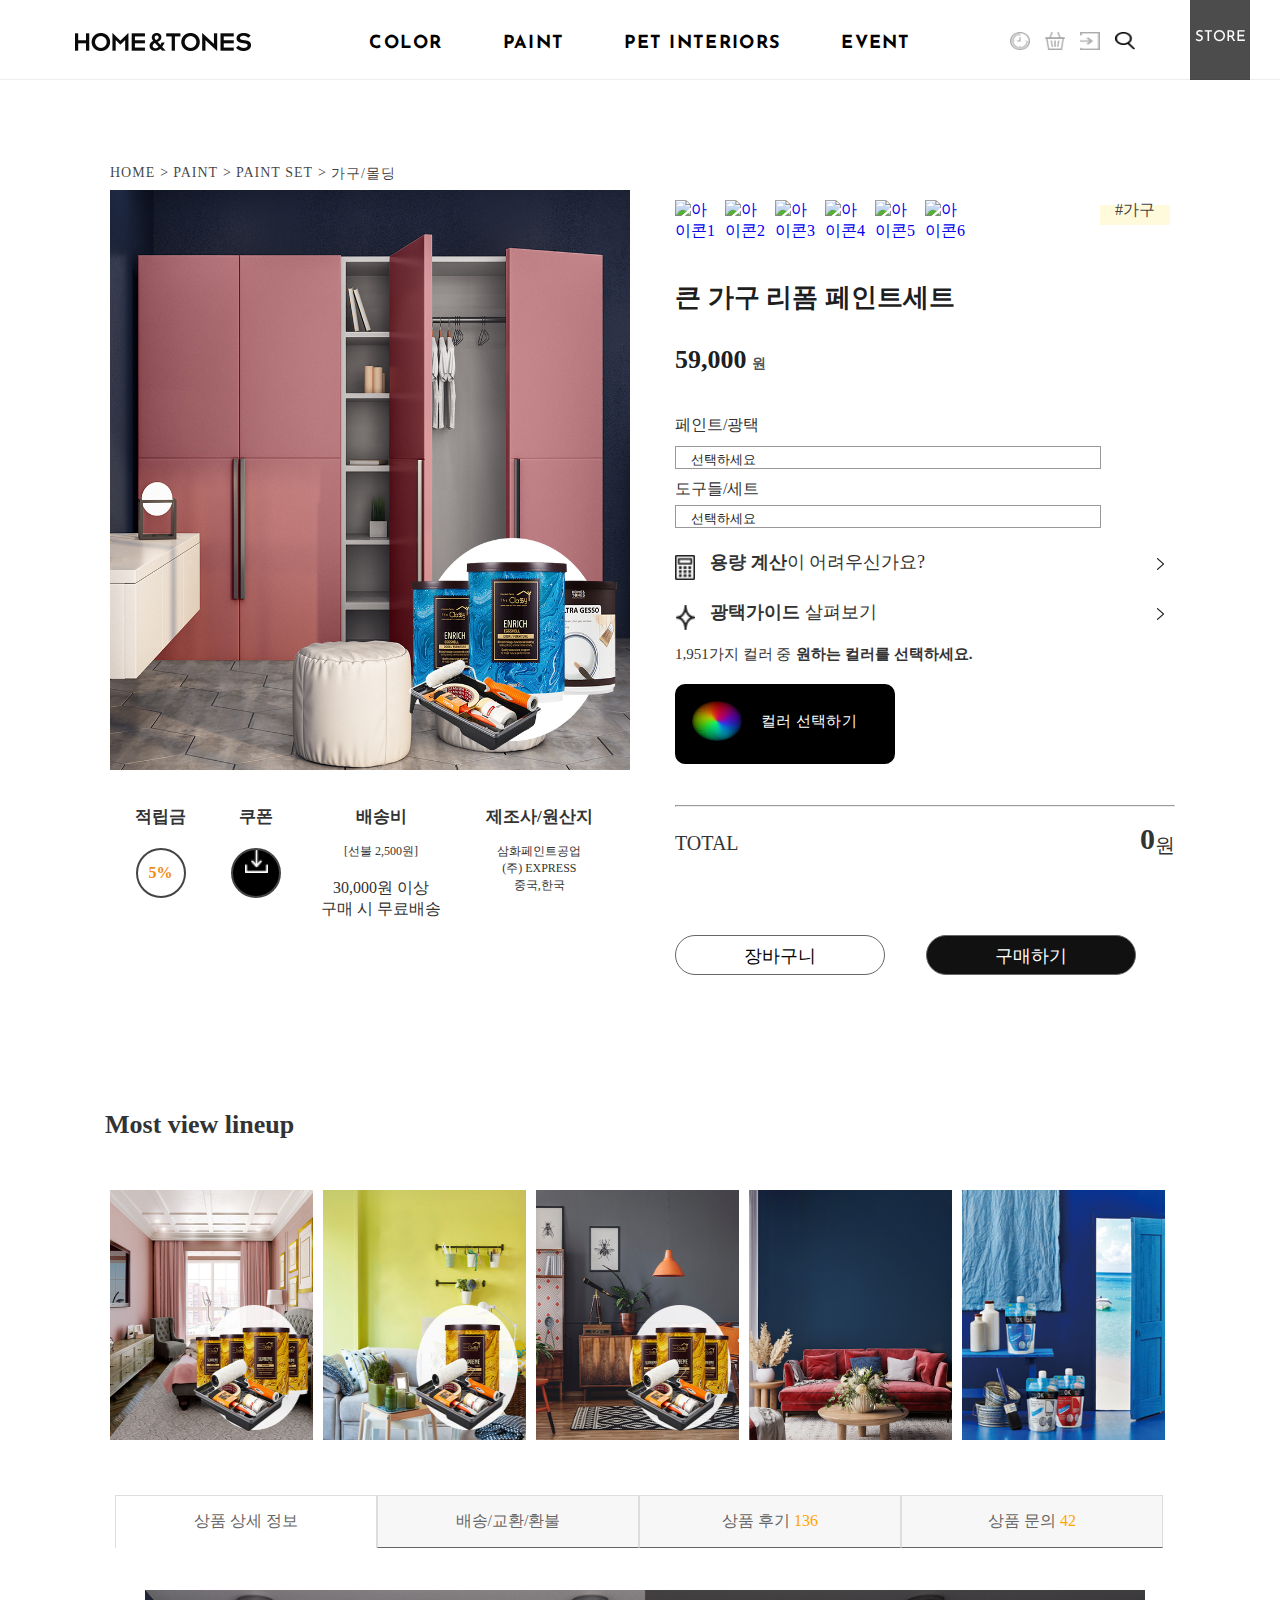
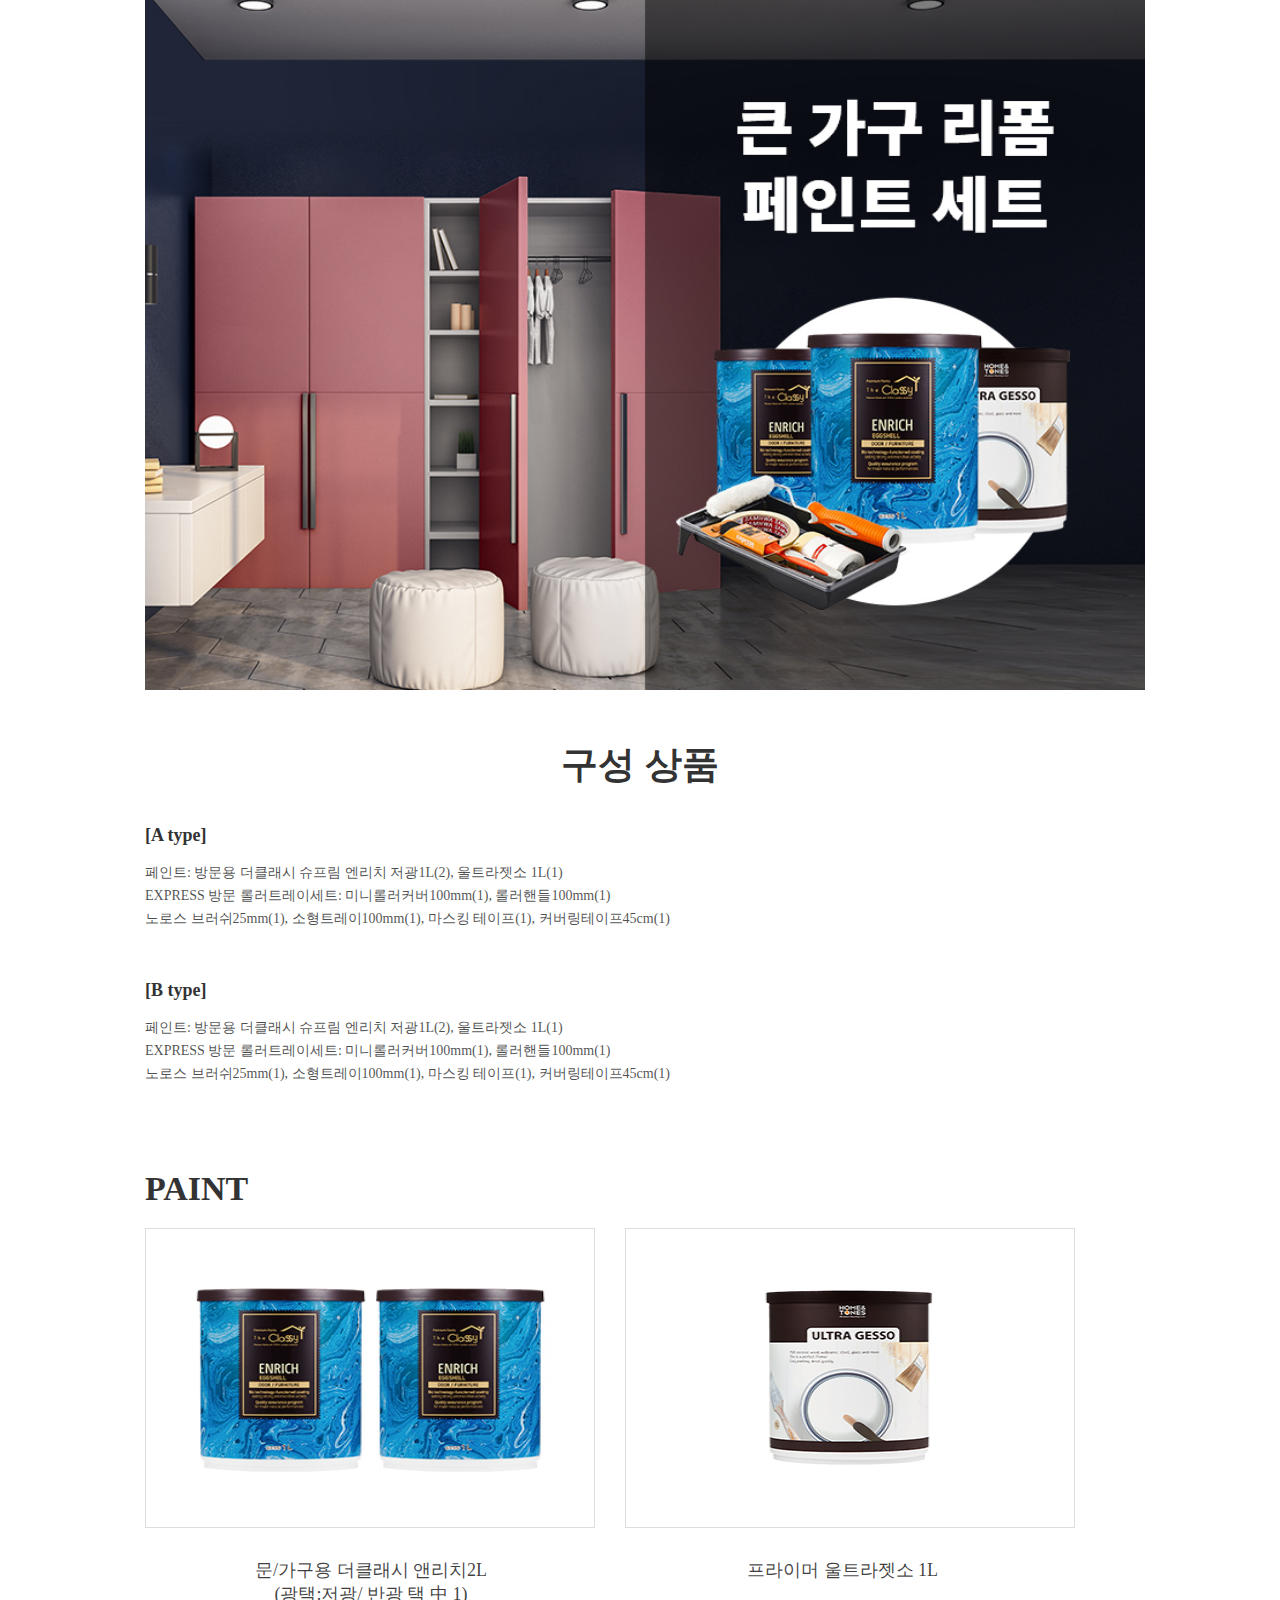
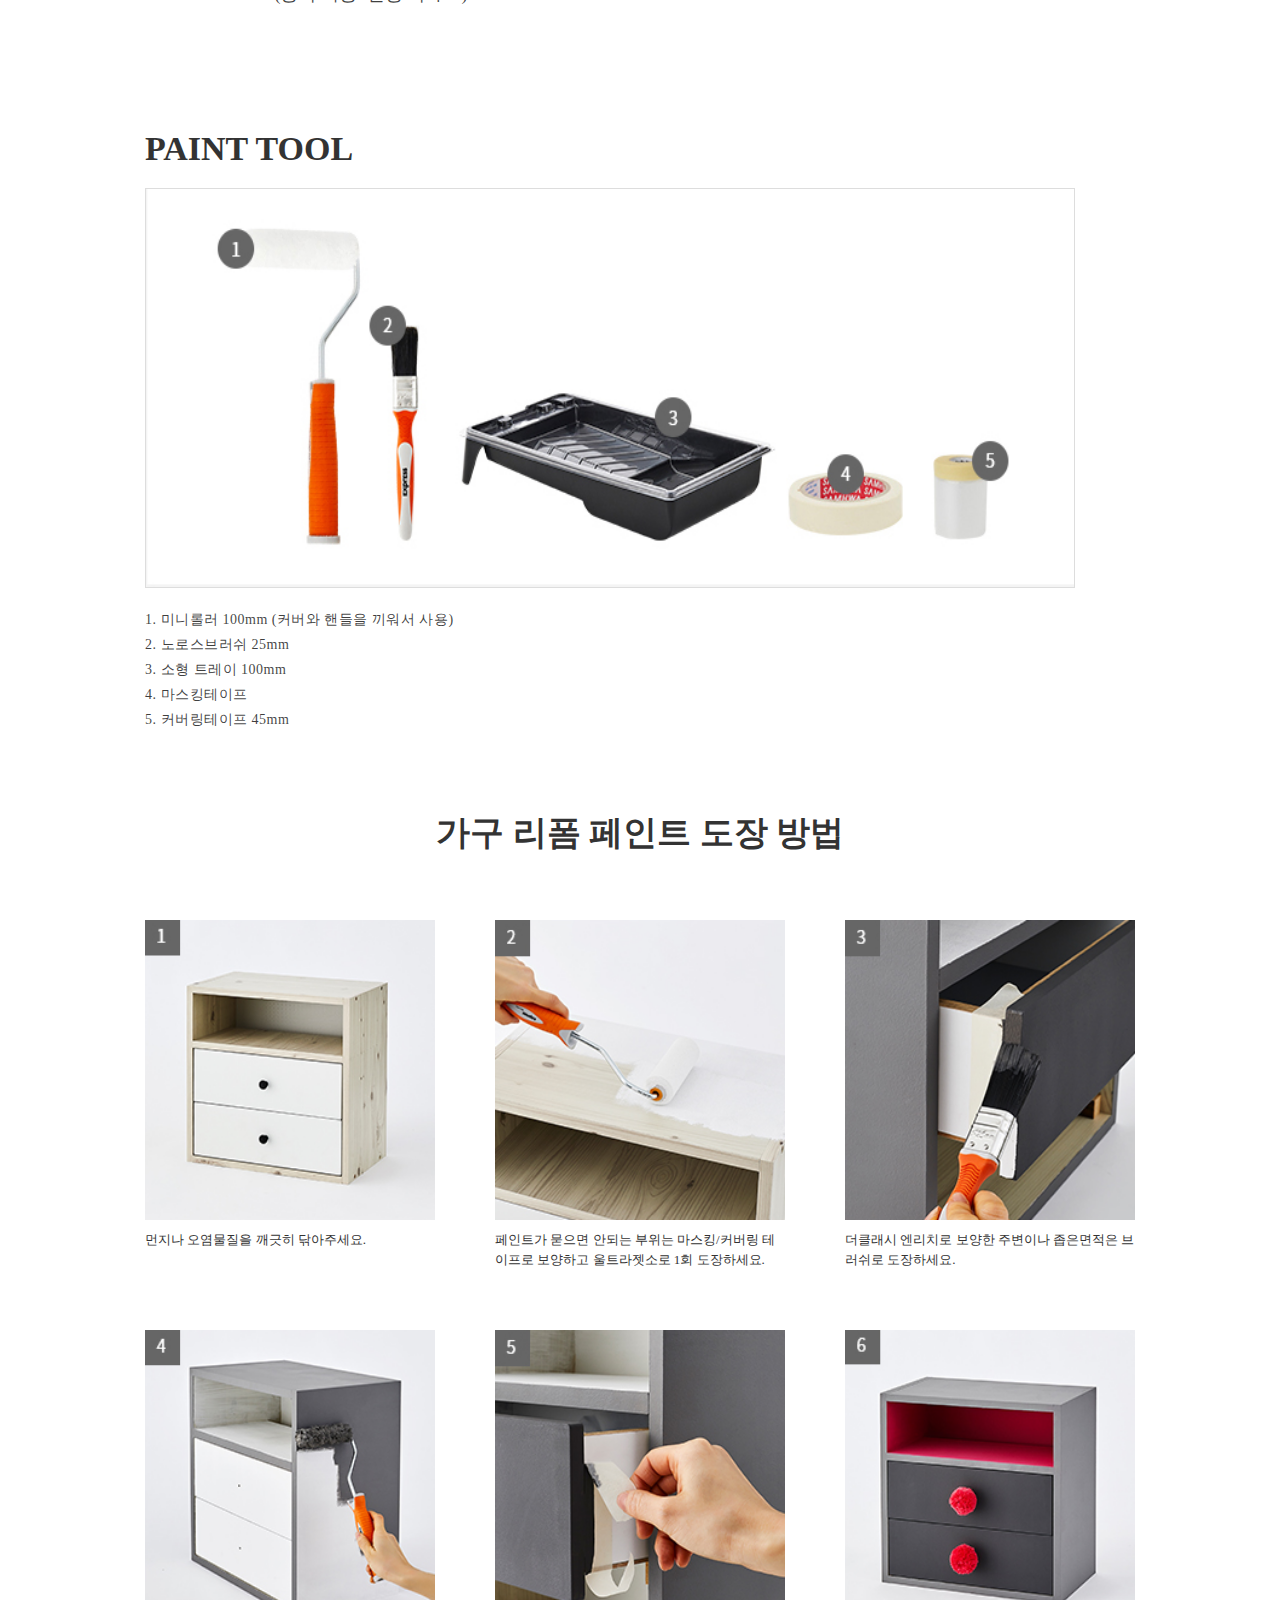
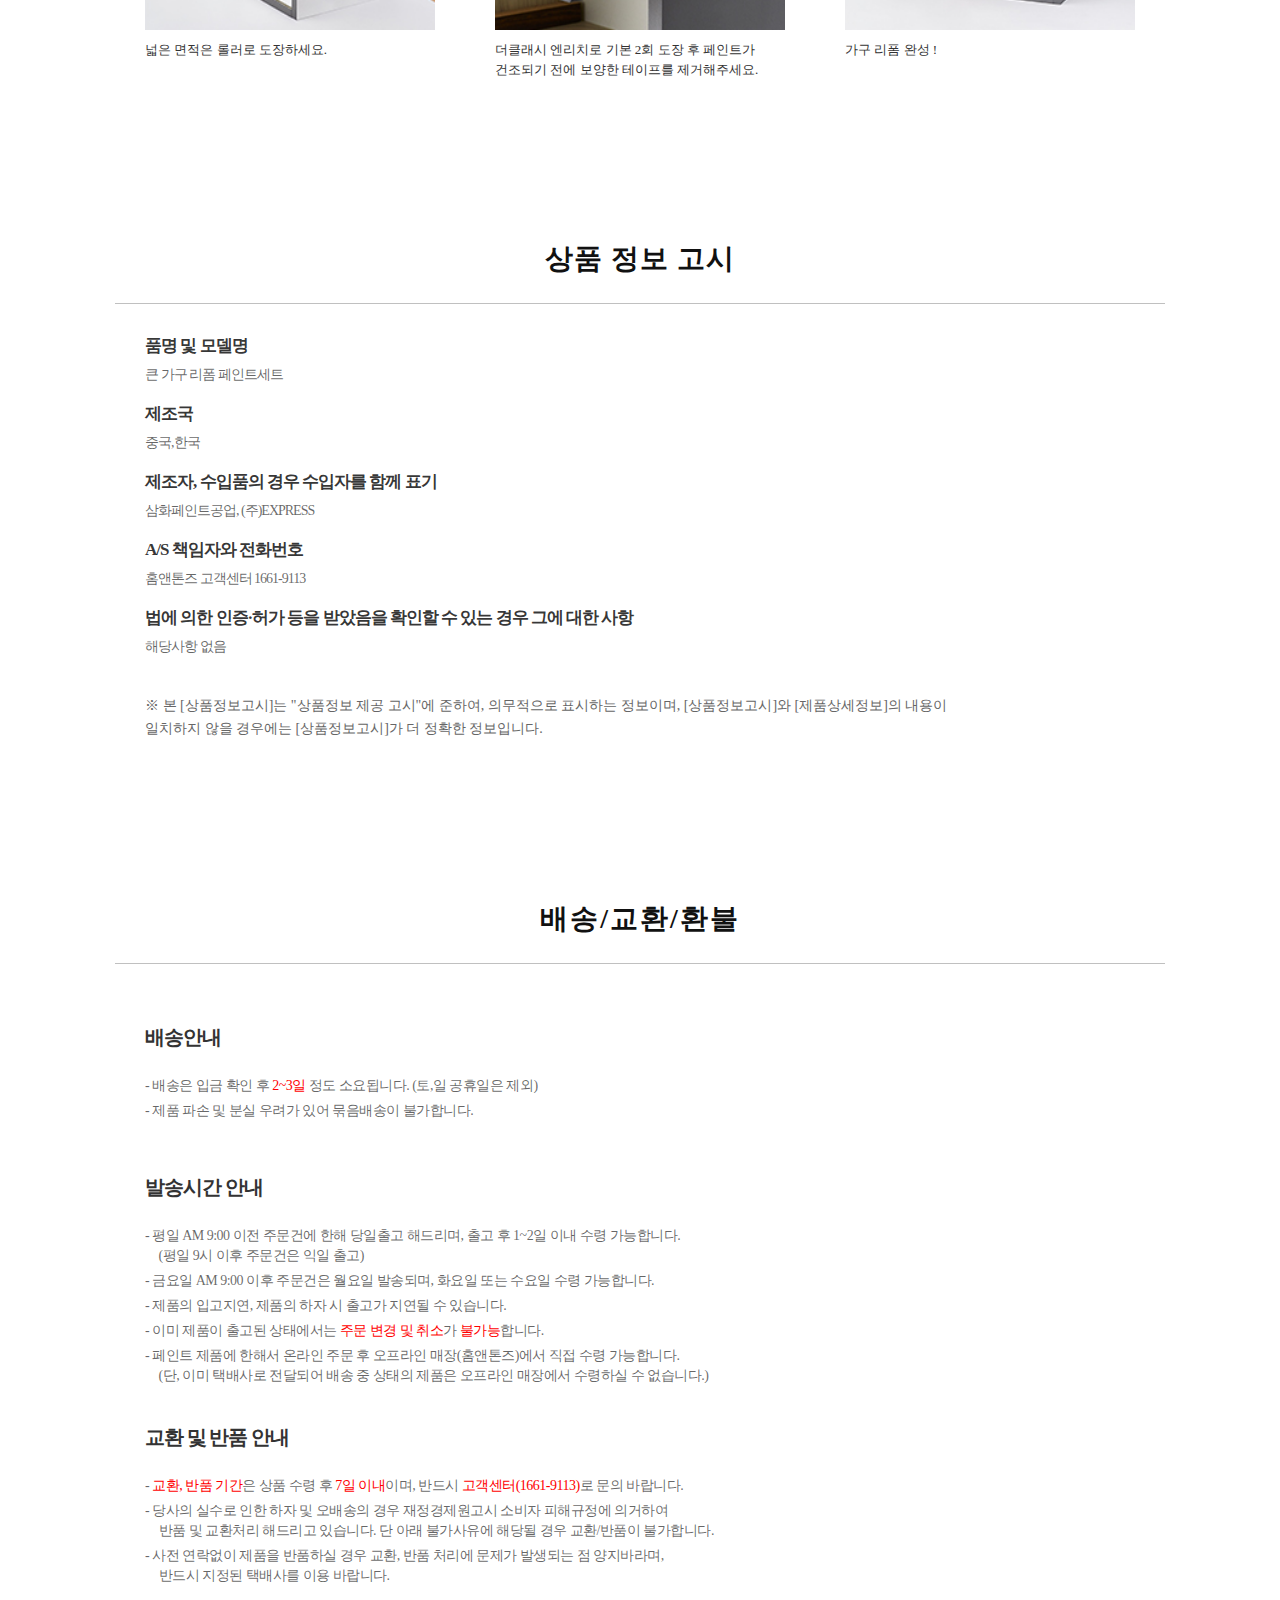
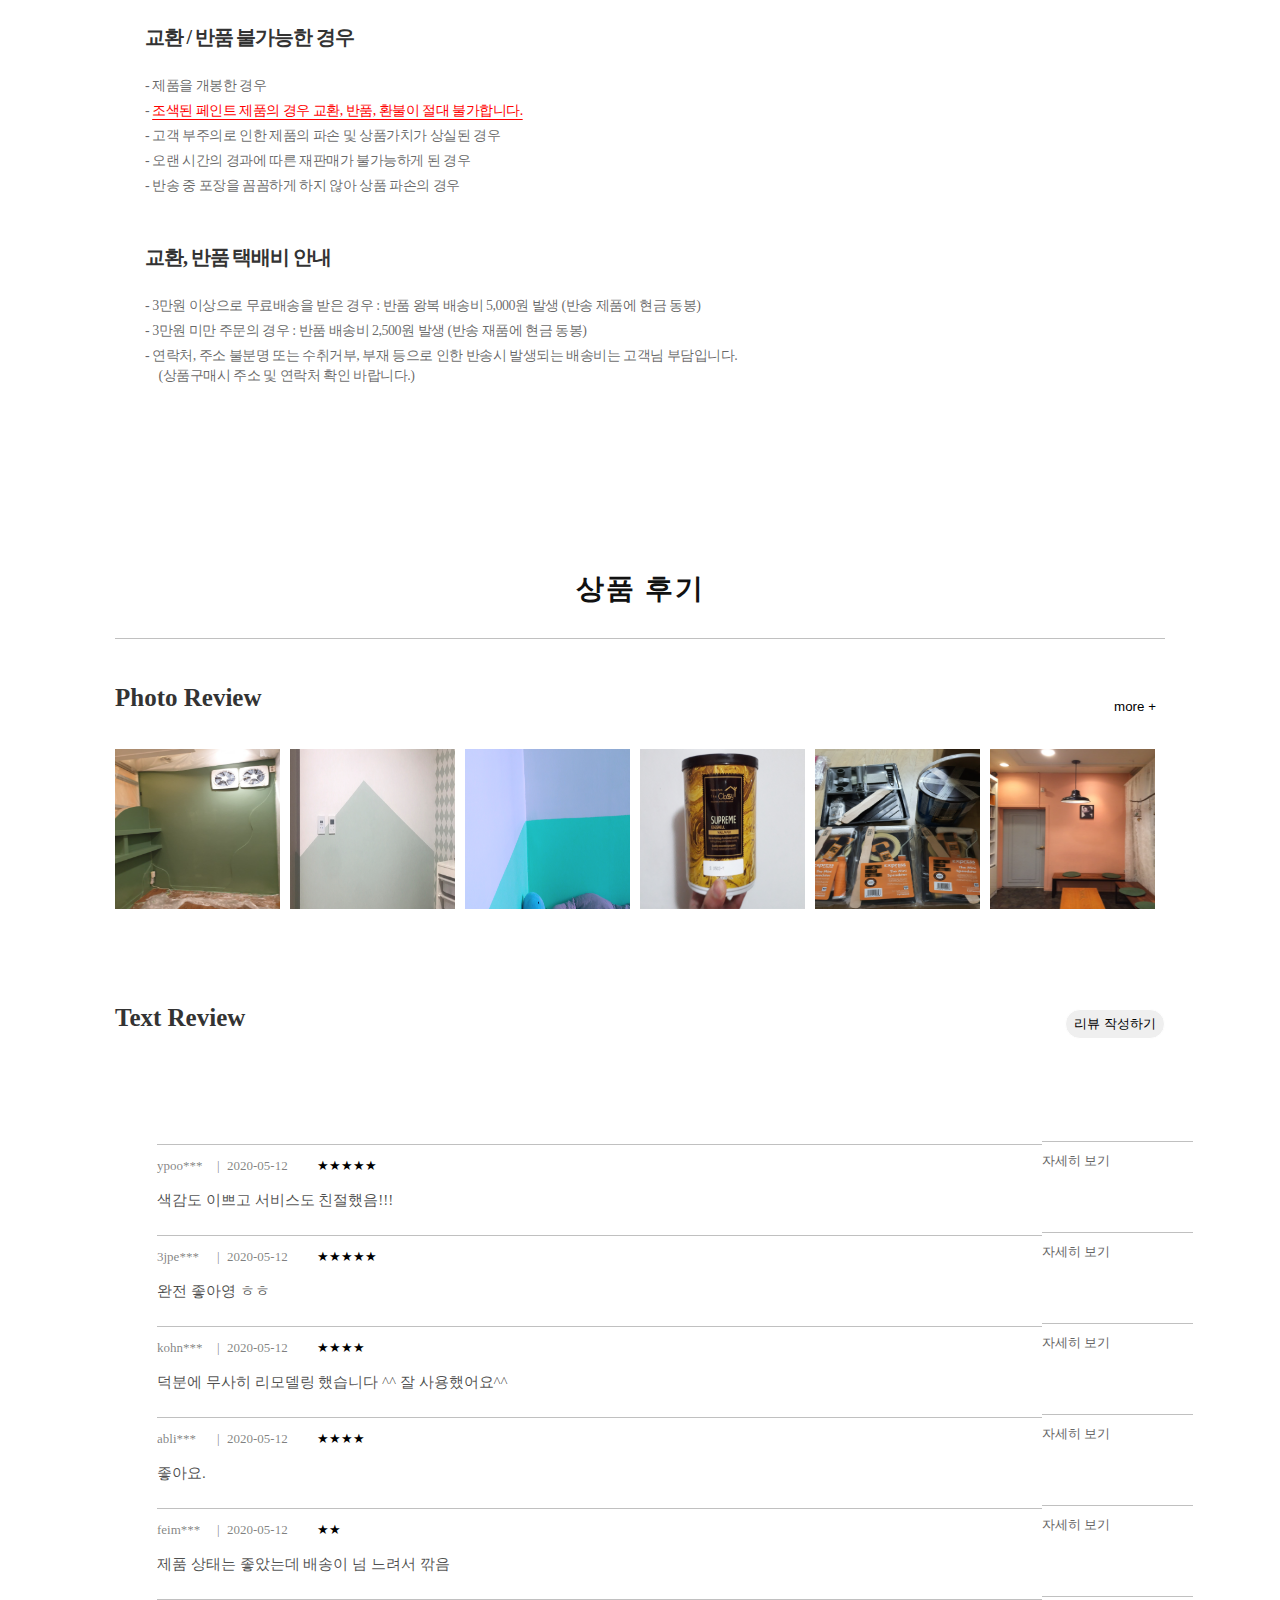
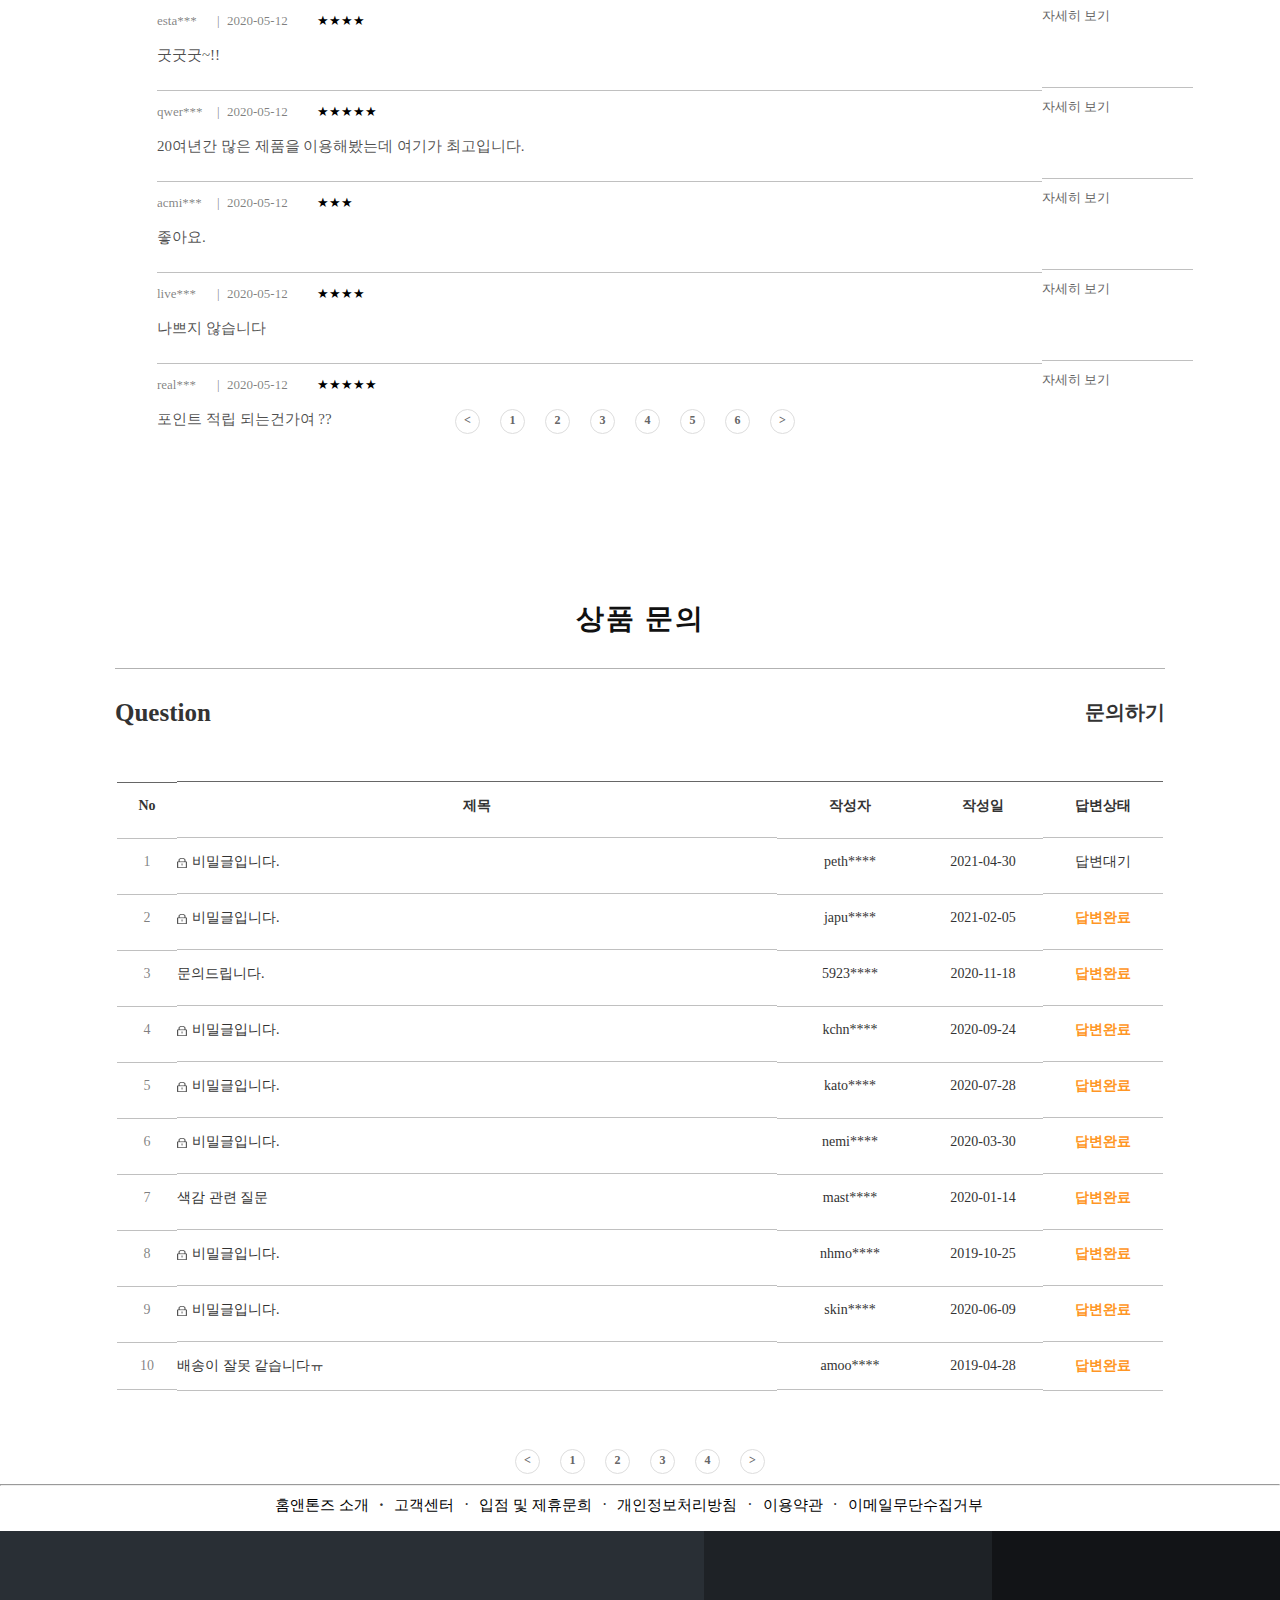
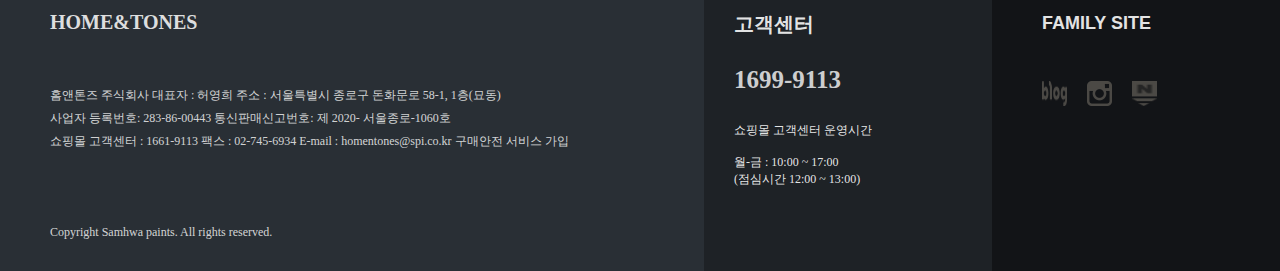
==== commit 2c9e49a7: "유효성 검사와 css 수정" ====
--- a/sub.html
+++ b/sub.html
@@ -28,8 +28,6 @@
 
         $('header nav ul li ').mouseenter(function(){
 
-          $('.colorList').stop().hide();
-
           $(this).find('.colorList').stop().fadeIn(250);
 
         }).mouseleave(function(){
@@ -50,145 +48,150 @@
 
 
 
-  <header>
-
-    <div id="logo">
-      <a href="index.html"><img src="img/logo.png" alt="logo"></a>
-    </div>
-
-    <div id="login">
-      <a href="sub.html"><img src="img/top_icon01.png" alt="나침반"></a>
-      <a href="sub.html"><img src="img/top_icon03.png" alt="장바구니"></a>
-      <a href="sub.html"><img src="img/top_icon04.png" alt="나가기"></a>
-      <a href="sub.html"><img src="img/topSearch_icon.png" alt="돋보기"></a>
-      <a href="sub.html"><span>STORE</span></a>
-
-    </div>
-
-    <nav>
-      <ul>
-        <li><a href="sub.html" target="_self">COLOR</a>
-          <ul class="colorList">
+   <header>
+
+      <div id="logo">
+        <a href="index.html"><img src="img/logo.png" alt="logo"></a>
+      </div>
+
+      <div id="login">
+        <a href="sub.html"><img src="img/top_icon01.png" alt="나침반"></a>
+        <a href="sub.html"><img src="img/top_icon03.png" alt="장바구니"></a>
+        <a href="sub.html"><img src="img/top_icon04.png" alt="나가기"></a>
+        <a href="sub.html"><img src="img/topSearch_icon.png" alt="돋보기"></a>
+        <a href="sub.html"><span>STORE</span></a>
+
+      </div>
+
+      <nav>
+        <ul>
+          <li><a href="sub.html" target="_self">COLOR</a>
+            <ul class="colorList">
+              
+
+              <li class="colorListBot">
+
+                <dl>
+                  <dt><a href="sub.html">컬러 추천</a></dt>
+                  <dd></dd>
+                </dl>
+
+                <dl>
+                  <dt><a href="sub.html">컬러 검색</a></dt>
+                  <dd><a href="sub.html">컬러차트</a></dd>
+                  <dd><a href="sub.html">펫 러브 컬러차트</a></dd>
+                  <dd><a href="sub.html">NCS 리뷰</a></dd>
+                </dl>
+
+                <dl>
+                  <dt><a href="sub.html">컬러 리뷰</a></dt>
+                  <dd></dd>
+                </dl>
+
+              </li>
+              
+            </ul>
+          </li>
+
+          <li><a href="sub.html" target="_self">PAINT</a>
+            <ul class="colorList">
+             
+
+              <li class="colorListBot">
+                <dl>
+                  <dt><a href="sub.html">용도별 페인트</a></dt>
+                  <dd><a href="sub.html">벽지/벽면용</a></dd>
+                  <dd><a href="sub.html">방문/가구용</a></dd>
+                  <dd><a href="sub.html">원목가구용</a></dd>
+                  <dd><a href="sub.html">주방/욕실 타일용</a></dd>
+                  <dd><a href="sub.html">데크 기능성페인트</a></dd>
+                  <dd><a href="sub.html">프리미어 바니쉬</a></dd>
+                </dl>
+
+                <dl>
+                  <dt><a href="sub.html">페인트 도구</a></dt>
+                  <dd><a href="sub.html">브러쉬/롤러</a></dd>
+                  <dd><a href="sub.html">기능성 도구</a></dd>
+                  <dd><a href="sub.html">부자재</a></dd>
+                  <dd><a href="sub.html">도구 세트</a></dd>
+                  <dd><a href="sub.html">컬러북</a></dd>
+                </dl>
+
+                <dl>
+                  <dt><a href="sub.html">페인트 세트</a></dt>
+                  <dd><a href="sub.html">벽지</a></dd>
+                  <dd><a href="sub.html">가구/몰딩</a></dd>
+                  <dd><a href="sub.html">방문/욕실문</a></dd>
+                  <dd><a href="sub.html">현관문</a></dd>
+                  <dd><a href="sub.html">베란다(테라스)</a></dd>
+                  <dd><a href="sub.html">주방/욕실 타일</a></dd>
+                  <dd><a href="sub.html">자석/칠판 기능성</a></dd>
+                </dl>
+
+
+              </li>
+            </ul>
+          </li>
+
+          <li><a href="sub.html" target="_self">PET INTERIORS</a>
+            <ul class="colorList">
             
 
-            <div class="colorListBot">
-
-              <dl>
-                <dt><a href="sub.html">컬러 추천</a></dt>
-              </dl>
-
-              <dl>
-                <dt><a href="sub.html">컬러 검색</a></dt>
-                <dd><a href="sub.html">컬러차트</a></dd>
-                <dd><a href="sub.html">펫 러브 컬러차트</a></dd>
-                <dd><a href="sub.html">NCS 리뷰</a></dd>
-              </dl>
-
-              <dl>
-                <dt><a href="sub.html">컬러 리뷰</a></dt>
-              </dl>
-
-            </div>
-            
-          </ul>
-        </li>
-
-        <li><a href="sub.html" target="_self">PAINT</a>
-          <ul class="colorList">
-           
-
-            <div class="colorListBot">
-              <dl>
-                <dt><a href="sub.html">용도별 페인트</a></dt>
-                <dd><a href="sub.html">벽지/벽면용</a></dd>
-                <dd><a href="sub.html">방문/가구용</a></dd>
-                <dd><a href="sub.html">원목가구용</a></dd>
-                <dd><a href="sub.html">주방/욕실 타일용</a></dd>
-                <dd><a href="sub.html">데크 기능성페인트</a></dd>
-                <dd><a href="sub.html">프리미어 바니쉬</a></dd>
-              </dl>
-
-              <dl>
-                <dt><a href="sub.html">페인트 도구</a></dt>
-                <dd><a href="sub.html">브러쉬/롤러</a></dd>
-                <dd><a href="sub.html">기능성 도구</a></dd>
-                <dd><a href="sub.html">부자재</a></dd>
-                <dd><a href="sub.html">도구 세트</a></dd>
-                <dd><a href="sub.html">컬러북</a></dd>
-              </dl>
-
-              <dl>
-                <dt><a href="sub.html">페인트 세트</a></dt>
-                <dd><a href="sub.html">벽지</a></dd>
-                <dd><a href="sub.html">가구/몰딩</a></dd>
-                <dd><a href="sub.html">방문/욕실문</a></dd>
-                <dd><a href="sub.html">현관문</a></dd>
-                <dd><a href="sub.html">베란다(테라스)</a></dd>
-                <dd><a href="sub.html">주방/욕실 타일</a></dd>
-                <dd><a href="sub.html">자석/칠판 기능성</a></dd>
-              </dl>
-
-
-            </div>
-          </ul>
-        </li>
-
-        <li><a href="sub.html" target="_self">PET INTERIORS</a>
-          <ul class="colorList">
-          
-
-            <div class="colorListBot">  
-              <dl>
-                <dt><a href="sub.html">페인트</a></dt>
-                <dd><a href="sub.html">페인트 세트</a></dd>
-              </dl>
-              <dl>
-                <dt><a href="sub.html">펫 컬러 도구</a></dt>
+              <li class="colorListBot">  
+                <dl>
+                  <dt><a href="sub.html">페인트</a></dt>
+                  <dd><a href="sub.html">페인트 세트</a></dd>
                 </dl>
                 <dl>
-                  <dt><a href="sub.html">반려동물 맞춤상담</a></dt>
+                  <dt><a href="sub.html">펫 컬러 도구</a></dt>
+                  <dd></dd>
                   </dl>
-                </div>
-              </ul>
-            </li>
-
-            <li><a href="sub.html" target="_self">EVENT</a>
-              <ul class="colorList">
-               
-
-                <div class="colorListBot">
                   <dl>
-                    <dt><a href="sub.html">프로모션</a></dt>
-                    <dd><a href="sub.html">이벤트</a></dd>
-                    <dd><a href="sub.html">당첨자 발표</a></dd>
-                  </dl>
-
-                  <dl>
-                    <dt><a href="sub.html">이 달의 혜택</a></dt>
-                  </dl>
-
-                  <dl>
-                    <dt><a href="sub.html">매거진</a></dt>
-                    <dd><a href="sub.html">페인트 노하우</a></dd>
-                    <dd><a href="sub.html">컬러 노하우</a></dd>
-                  </dl>
-                </div>
-
-              </ul>
-            </li>
-
-            <!-- 상세 nav end -->
-
-
-          </ul>
-
-
-        </nav>
-
-
-
-
-      </header>
+                    <dt><a href="sub.html">반려동물 맞춤상담</a></dt>
+                    <dd></dd>
+                    </dl>
+                  </li>
+                </ul>
+              </li>
+
+              <li><a href="sub.html" target="_self">EVENT</a>
+                <ul class="colorList">
+                 
+
+                  <li class="colorListBot">
+                    <dl>
+                      <dt><a href="sub.html">프로모션</a></dt>
+                      <dd><a href="sub.html">이벤트</a></dd>
+                      <dd><a href="sub.html">당첨자 발표</a></dd>
+                    </dl>
+
+                    <dl>
+                      <dt><a href="sub.html">이 달의 혜택</a></dt>
+                      <dd></dd>
+                    </dl>
+
+                    <dl>
+                      <dt><a href="sub.html">매거진</a></dt>
+                      <dd><a href="sub.html">페인트 노하우</a></dd>
+                      <dd><a href="sub.html">컬러 노하우</a></dd>
+                    </dl>
+                  </li>
+
+                </ul>
+              </li>
+
+              <!-- 상세 nav end -->
+
+
+            </ul>
+
+
+          </nav>
+
+
+
+
+        </header>
 
         <div id="sub">
 
@@ -218,9 +221,9 @@
           <div id="bottombox">
             <nav>
               <ul>
-                <li><h4>적립금</h4><span class="boxspan1">5%</span>
+                <li><h4>적립금</h4><span class="boxspan1">5%</span></li>
                 <li><h4>쿠폰</h4><span class="boxspan2"><img src="img/sub/icon_white.png" alt="서브이미지2"></span></li>
-                <li><h4>배송비</h4><h5>[선불 2,500원]<br>
+                <li><h4>배송비</h4><h5>[선불 2,500원]</h5><br>
                   30,000원 이상<br>
                 구매 시 무료배송</li>
                 <li><h4>제조사/원산지</h4><h5>삼화페인트공업<br>
@@ -258,24 +261,28 @@
           <div class="select">
             <nav>
             <ul>
-              <div id="top">
+              
             <li>페인트/광택
-              <select name="site" id="site">
-              <option value>선택하세요</option>
-              <option value>울트라젯소 1L+더클래시 엔리치 2L(저광)</option>
-              <option value>울트라젯소 1L+더클래시 엔리치 2L(반광) (+4,000)</option>
+              <div class="top">
+              <select name="site" class="site">
+              <option>선택하세요</option>
+              <option>울트라젯소 1L+더클래시 엔리치 2L(저광)</option>
+              <option>울트라젯소 1L+더클래시 엔리치 2L(반광) (+4,000)</option>
 
             </select>
+            </div>
           </li>
-        </div>
-          <div id="last">
+        
+          
             <li>도구들/세트
-              <select name="site" id="site">
-              <option value>선택하세요</option>
-              <option value>롤러트레이 세트</option>
+              <div class="last">
+              <select name="site" class="site">
+              <option>선택하세요</option>
+              <option>롤러트레이 세트</option>
             </select>
+            </div>
             </li>
-          </div>
+          
           </ul>
           </nav>
             
@@ -379,14 +386,13 @@
 
               </div>
 
-            </div>
-
+            
 
 
 
 <!-- div sub-->
 
-  </div>
+
 
 
 
@@ -693,7 +699,7 @@
 
          <div id="text_review">
             <h4>Text Review</h4>
-            <button><a href="#">리뷰 작성하기</a></button>
+            <button>리뷰 작성하기</button>
 
             <div class="review_table">
                 
@@ -820,7 +826,7 @@
         <div id="page">
 
             <div class="page_skip">
-                <a href="#"><span class="number1"><</span></a>
+                <a href="#"><span class="number1">&lt;</span></a>
             </div>
             <div class="page_skip">
                 <a href="#"><span class="number2">1</span></a>
@@ -956,7 +962,7 @@
         <div id="page2">
 
             <div class="page_skip">
-                <a href="#"><span class="number1"><</span></a>
+                <a href="#"><span class="number1">&lt;</span></a>
             </div>
             <div class="page_skip">
                 <a href="#"><span class="number2">1</span></a>
@@ -985,7 +991,7 @@
 
   <div class="navbox">
 
-<hr align="left" style="margin:30px 0 0 0; color:black; width:100%;">
+<hr class="navHr">
         <nav>
           <ul>
             <li><a href="#">홈앤톤즈 소개</a></li>
@@ -1013,12 +1019,12 @@
 
         <div id="leftbox">
           <h1>HOME&TONES</h1>
-          <p>홈앤톤즈 주식회사 대표자 : 허영희주소 : 서울특별시 종로구 돈화문로 58-1, 1층(묘동)<br>
-            사업자 등록번호: 283-86-00443통신판매신고번호: 제 2020-	서울종로-1060호<br>
-            쇼핑몰 고객센터 : 1661-9113팩스 : 02-745-6934E-mail : homentones@spi.co.kr 구매안전 서비스 가입</p>
-          <br>
-          <p>Copyright Samhwa paints. All rights reserved.</p>
-        </div>
+              <p>홈앤톤즈 주식회사 대표자 : 허영희 주소 : 서울특별시 종로구 돈화문로 58-1, 1층(묘동)<br>
+                사업자 등록번호: 283-86-00443 통신판매신고번호: 제 2020-  서울종로-1060호<br>
+              쇼핑몰 고객센터 : 1661-9113 팩스 : 02-745-6934 E-mail : homentones@spi.co.kr 구매안전 서비스 가입</p>
+              <br>
+              <p>Copyright Samhwa paints. All rights reserved.</p>
+            </div>
 
         <div class="rightbox">
           <h4>고객센터</h4>
@@ -1033,7 +1039,7 @@
 
         <div id="rightbox2">
           <div id="selectbox">
-            <select name="site" id="site">
+            <select name="site" class="site">
               <option value>FAMILY SITE</option>
               <option value>삼화페인트</option>
               <option value>컬러디자인센터</option>
--- a/css/sub.css
+++ b/css/sub.css
@@ -1,12 +1,6 @@
 ﻿@charset "utf-8";
 
 * {margin:0; box-sizing:border-box;}
-
-        @import url('https://fonts.googleapis.com/earlyaccess/jejumyeongjo.css');
-        @import url('https://fonts.googleapis.com/css2?family=Do+Hyeon&display=swap');
-        @import url('https://fonts.googleapis.com/css2?family=Yeon+Sung&display=swap');
-        @import url('https://fonts.googleapis.com/css2?family=Noto+Serif+KR:wght@200&family=Yeon+Sung&display=swap');
-        @import url('https://fonts.googleapis.com/css2?family=Poor+Story&display=swap');
 
 
         header {width:100%; height:80px; margin:0 auto; position: fixed; top:0; border-bottom: 0.1px solid rgba(0, 0, 0, 0.2); z-index:1000; background-color:#fff;}
@@ -28,7 +22,7 @@
         header > nav > ul > li {float:left; }
         header > nav > ul > li > a {text-decoration:none; margin:0 30px 0 30px; font-size:19px; font-weight:bold;
           color:#000; letter-spacing: 1.3px;}
-        header > nav > ul > li > a:hover {text-decoration-color:rgba(0,0,0,0.2); font-weight: 1000; opacity:0.4 ;}
+        header > nav > ul > li > a:hover {text-decoration-color:rgba(0,0,0,0.2); font-weight: bold; opacity:0.4 ;}
 
 
         body { padding-top: 50px; }
@@ -47,7 +41,7 @@
 
         #product > #bottombox {width:520px; height:200px; margin:10px 0 0 15px; padding:0 20px;}
         #product > #bottombox > nav {width:520px; height:180px; margin:30px 0px 0 0; position: relative; right:20px;}
-        #product > #bottombox > nav > ul > li {float:left; margin:0 23px; text-align: center;}
+        #product > #bottombox > nav > ul > li {float:left; margin:0 20px; text-align: center;}
         #product > #bottombox > nav > ul > li > .boxspan1 {width:50px; height:50px; display: inline-block; line-height: 46px; font-size: 16px; color: #f28c10; font-weight: 900; border: 2px solid #444;border-radius: 50%;background: #fff; text-align: center; margin:10px 0;}
 
         #product > #bottombox > nav > ul > li > .boxspan2 {width:50px; height:50px; display: inline-block; line-height: 46px; font-size: 16px; color: #444; font-weight: 900; border: 2px solid #444;border-radius: 50%;background: #000; text-align: center; margin:10px 0;}
@@ -61,7 +55,7 @@
         #context {width:500px; height:850px; position: absolute; right:75px; margin:50px 0 auto;}
         
         #context > .topicon {width:100%; height:90px; float:left; margin:0 auto; padding:10px 0;}
-        #context > .topicon > a > img {width:300px height:20px; float:left; margin:0 10px 0 0;}
+        #context > .topicon > a > img {width:40px; height:40px; float:left; margin:0 10px 0 0;}
         #context > .topicon > .text {display: inline-block; margin: 0 5px 10px 0; padding: 0 15px; font-size: 16px; color: #444; position: relative; z-index: 1; float:right;}
         #context > .topicon > .text:before {content:""; display:block; width:100%; height:20px; background:#fffadb; position:absolute; top:5px; left:0; z-index:-1;}
 
@@ -72,16 +66,16 @@
         #context > .text > h3 > .span1 {display:inline-block; font-size:14px; margin:0 0 0 5px; color: rgba(0,0,0,0.7); }
 
         #context > .select {width:100%; height:100px; margin:0;}
-        #context > .select > nav {width:100% height:100px;}
-        #context > .select > nav > ul > #top > li {float:left; font-size:13px; width:526px; position: relative; text-align: left; margin:10px 0; color:#444;}
-        #context > .select > nav > ul > #top > li > select { width: calc(100% - 100px); height: 23px; line-height: 26px; padding: 0 55px 0 15px; font-size: 13px; color: #222; border: 1px solid rgba(0,0,0,0.4); background: #fff url(img/sub/arrow_down.png) center right 15px no-repeat; appearance: none; vertical-align: middle; margin:0;}
-        #context > .select > nav > ul > #last > li {float:left; text-align: left; margin:0 18px; font-size:13px; width:526px; position: relative; text-align: left; right:18px; color:#444;}
-        #context > .select > nav > ul > #last > li > select { width: calc(100% - 100px); height: 23px; line-height: 26px; padding: 0 245px 0 15px; font-size: 13px; color: #222; border: 1px solid rgba(0,0,0,0.4);
+        #context > .select > nav {width:100%; height:100px; margin: 5px 0;}
+        #context > .select > nav > ul > li .top {float:left; font-size:13px; width:526px; position: relative; text-align: left; margin:10px 0; color:#444;}
+        #context > .select > nav > ul > li .top select { width: calc(100% - 100px); height: 23px; line-height: 26px; padding: 0 55px 0 15px; font-size: 13px; color: #222; border: 1px solid rgba(0,0,0,0.4); background: #fff url(img/sub/arrow_down.png) center right 15px no-repeat; appearance: none; vertical-align: middle; margin:0;}
+        #context > .select > nav > ul > li .last {float:left; text-align: left; margin:0 18px; font-size:13px; width:526px; position: relative; text-align: left; right:18px; color:#444; padding-top: 5px;}
+        #context > .select > nav > ul > li .last select { width: calc(100% - 100px); height: 23px; line-height: 26px; padding: 0 245px 0 15px; font-size: 13px; color: #222; border: 1px solid rgba(0,0,0,0.4);
               background: #fff url(img/sub/arrow_down.png) center right 15px no-repeat; appearance: none; vertical-align: middle; margin:0 20px 0 0;}
 
 
-        #context > .detail_link {width:100%; height:120px;}
-        #context > .detail_link > .box1 {width:100%; height:50px; margin:10px 0 0 0; padding:10px 0;}
+        #context > .detail_link {width:100%; height:120px; padding-top: 10px;}
+        #context > .detail_link > .box1 {width:100%; height:50px; margin:10px 0 0 0; padding:20px 0;}
         #context > .detail_link > .box1 > img {width:20px; height:25px; margin:0 auto;}
         #context > .detail_link > .box1 > .link_span1 {margin:0 0 0 15px; font-size: 18px; font-weight: bold; display: inline-block; position: relative; bottom:5px;}
         #context > .detail_link > .box1 > .link_span2 {margin:0 15px 0 0; font-size:18px; display: inline-block; position: relative; bottom:5px;}
@@ -120,7 +114,7 @@
         
 
         #sub > .production {width:1070px; height:350px; margin:0 auto;}
-        #sub > .production > h1 {margin:30px 0 auto 20px 0 auto; font-size: 26px;}
+        #sub > .production > h1 {margin:30px auto 20px auto; font-size: 26px;}
         #sub > .production > .production_img {width:203px; height:250px; background-color: violet; margin:30px 5px; float:left; text-align: center; position: relative;}
         #sub > .production > .production_img > img {width:100%; height:100%;}
         
@@ -149,7 +143,7 @@
 
          #detail > .first_d {width:1050px; height:1250px; margin:0 auto; padding:30px 0;}
          #detail > .first_d > img {width:1000px; height:700px; margin:50px 30px;}
-         #detail > .first_d > h1 {font-size:37px; text-align: center; font-weight: 1000; margin:0 auto;}
+         #detail > .first_d > h1 {font-size:37px; text-align: center; font-weight: bold; margin:0 auto;}
          #detail > .first_d > h4 {margin:35px 0 auto ; font-size:18px; padding:0 30px;}
          #detail > .first_d > .dspan1 {margin:10px 0 10px 0; font-size:14px; padding:5px 30px; display:inline-block; color:rgba(0,0,0,0.7); line-height: 23px;}
 
@@ -238,7 +232,7 @@
          #detail3 > #text_review > button:hover {opacity: 0.8;}
 
 
-        .review_table > {width:1050px; height:800px; float:left; margin:40px; position: relative;}
+        .review_table {width:1050px; height:800px; float:left; margin:40px; position: relative;}
 
         .review_table >  table td {margin:20px 0 auto; padding:0; display: inline-block;}
       
@@ -354,7 +348,7 @@
 
         footer > #rightbox2 {width:22.5%; height:100%; background-color:rgba(0,0,0,0.85); margin:0; float:left;}
         footer > #rightbox2 > #selectbox {width:100%; height: 100px;} 
-        footer > #rightbox2 > #selectbox > select {width:70%; height:50%; line-height: 50px; margin-bottom: 80px; padding-right: 55px; font-size: 18px; color: #e3e3e3; font-weight: bold; border-bottom: 1px solid #D0000000; background: #D9000000 url(img/footSelect_down.png) center right 2px no-repeat; appearance: none; display: inline-block; -webkit-writing-mode: horizontal-tb !important; text-rendering: auto; margin:67px 0 0 50px; border-left: none; border-top:none; border-right: none;}
+        footer > #rightbox2 > #selectbox > select {width:70%; height:50%; line-height: 50px; margin-bottom: 80px; padding-right: 55px; font-size: 18px; color: #e3e3e3; font-weight: bold; border-bottom: 1px solid #d00000; background: #D90000 url(img/footSelect_down.png) center right 2px no-repeat; appearance: none; display: inline-block; -webkit-writing-mode: horizontal-tb !important; text-rendering: auto; margin:67px 0 0 50px; border-left: none; border-top:none; border-right: none;}
         footer > #rightbox2 > #selectbox > select > option {background-color: #fff; color:#000;}
 
   	    footer > #rightbox2 > nav {width:350px; height:200px; margin:40px 0 auto;}
--- a/css/common.css
+++ b/css/common.css
@@ -27,7 +27,7 @@
         header > nav > ul > li {float:left; height: 45px; background-color: transparent; }
         header > nav > ul > li > a {text-decoration:none; margin:0 30px 0 30px; font-size:18px; font-weight:bold;
           color:#000; letter-spacing: 1.3px; height: 45px;}
-        header > nav > ul > li > a:hover {text-decoration-color:rgba(0,0,0,0.2); font-weight: 1000; opacity:0.4 ;}
+        header > nav > ul > li > a:hover {text-decoration-color:rgba(0,0,0,0.2); font-weight: bold; opacity:0.4 ;}
 
 
         /* nav 상세 */
@@ -76,9 +76,9 @@
 
         footer {width:100%; height:340px; background-color:lightslategray; margin:0 auto;}
 
-        footer > #leftbox {width:55%; height:100%; background-color: rgba(0,0,0,0.65); margin:0; float:left;}
-        footer > #leftbox > p {font-size:12px; color:rgba(255,255,255,0.8); margin:10px 0 0 30px; padding:20px; line-height: 23px;}
-        footer > #leftbox > h1 {font-size:20px; color:rgba(255,255,255,0.85); margin:60px 0 0 30px; padding:20px;}
+        footer > .footerLeftBox {width:55%; height:100%; background-color: rgba(0,0,0,0.65); margin:0; float:left;}
+        footer > .footerLeftBox > p {font-size:12px; color:rgba(255,255,255,0.8); margin:10px 0 0 30px; padding:20px; line-height: 23px;}
+        footer > .footerLeftBox > h1 {font-size:20px; color:rgba(255,255,255,0.85); margin:60px 0 0 30px; padding:20px;}
 
         footer > .rightbox {width:22.5%; height:100%; background-color:rgba(0,0,0,0.75); margin:0; float:left;}
         footer > .rightbox > h4 {margin:80px 0 0 30px; color:rgba(255,255,255,0.9); font-size:20px;}
@@ -87,7 +87,7 @@
 
         footer > #rightbox2 {width:22.5%; height:100%; background-color:rgba(0,0,0,0.85); margin:0; float:left;}
         footer > #rightbox2 > #selectbox {width:100%; height: 100px;} 
-        footer > #rightbox2 > #selectbox > select {width:70%; height:50%; line-height: 50px; margin-bottom: 80px; padding-right: 55px; font-size: 18px; color: #e3e3e3; font-weight: bold; border-bottom: 1px solid #D0000000; background: #D9000000 url(img/footSelect_down.png) center right 2px no-repeat; appearance: none; display: inline-block; -webkit-writing-mode: horizontal-tb !important; text-rendering: auto; margin:67px 0 0 50px; border-left: none; border-top:none; border-right: none;}
+        footer > #rightbox2 > #selectbox > select {width:70%; height:50%; line-height: 50px; margin-bottom: 80px; padding-right: 55px; font-size: 18px; color: #e3e3e3; font-weight: bold; border-bottom: 1px solid transparent; background: transparent url(img/footSelect_down.png) center right 2px no-repeat; appearance: none; display: inline-block; -webkit-writing-mode: horizontal-tb !important; text-rendering: auto; margin:67px 0 0 50px; border-left: none; border-top:none; border-right: none;}
         footer > #rightbox2 > #selectbox > select > option {background-color: #fff; color:#000;}
 
   	    footer > #rightbox2 > nav {width:350px; height:200px; margin:40px 0 auto;}
